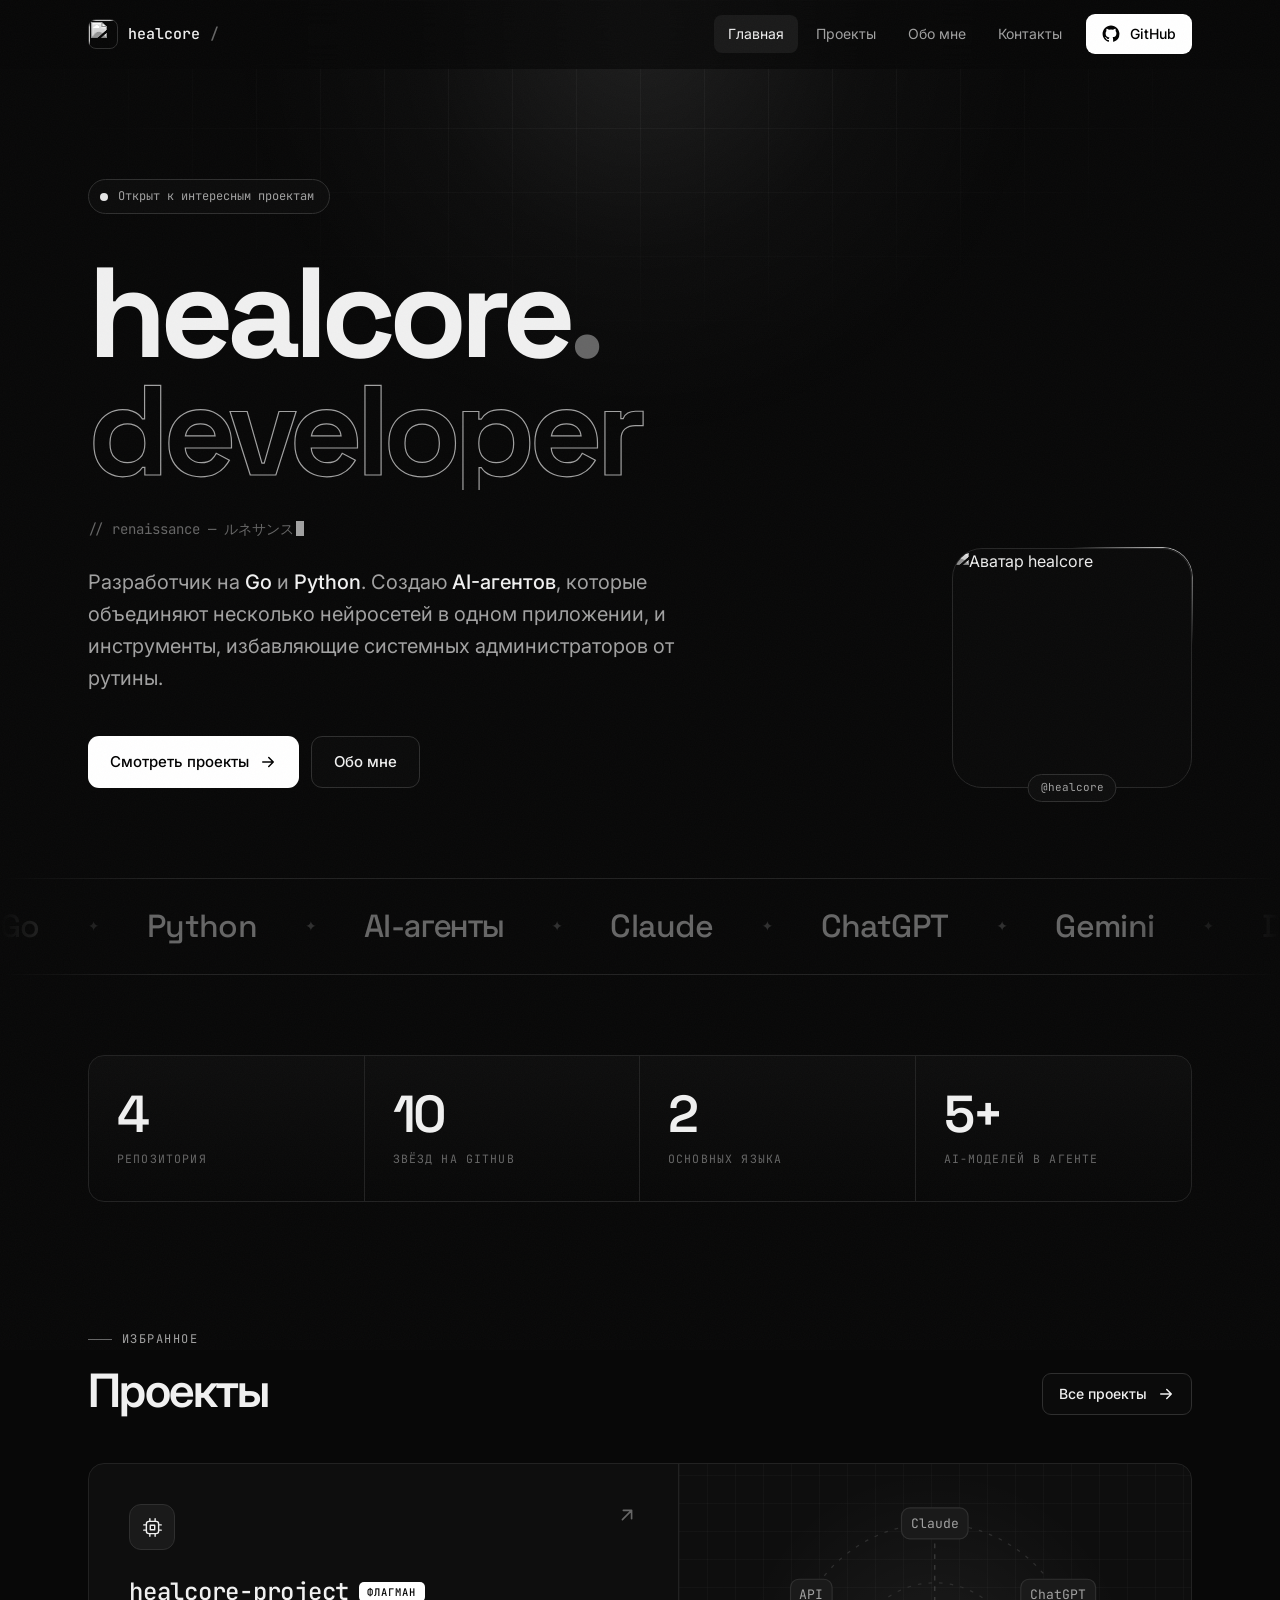
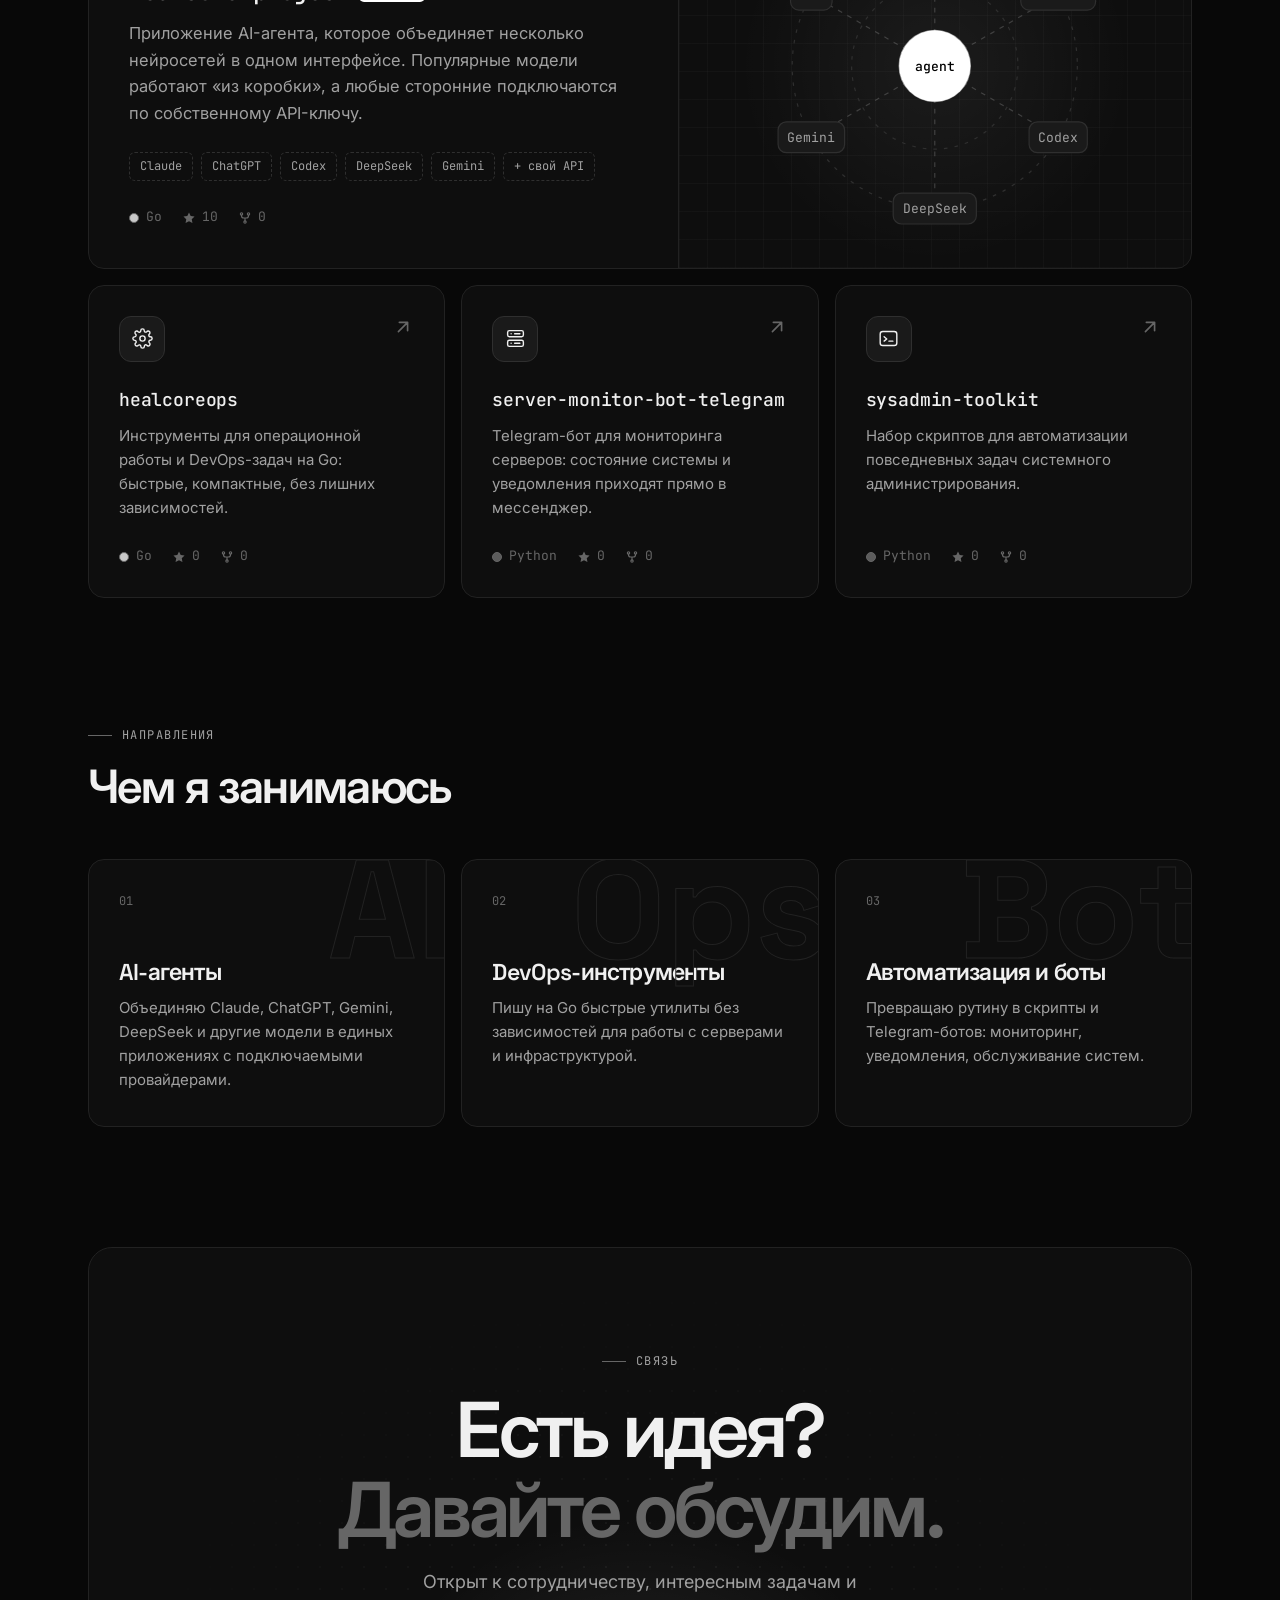
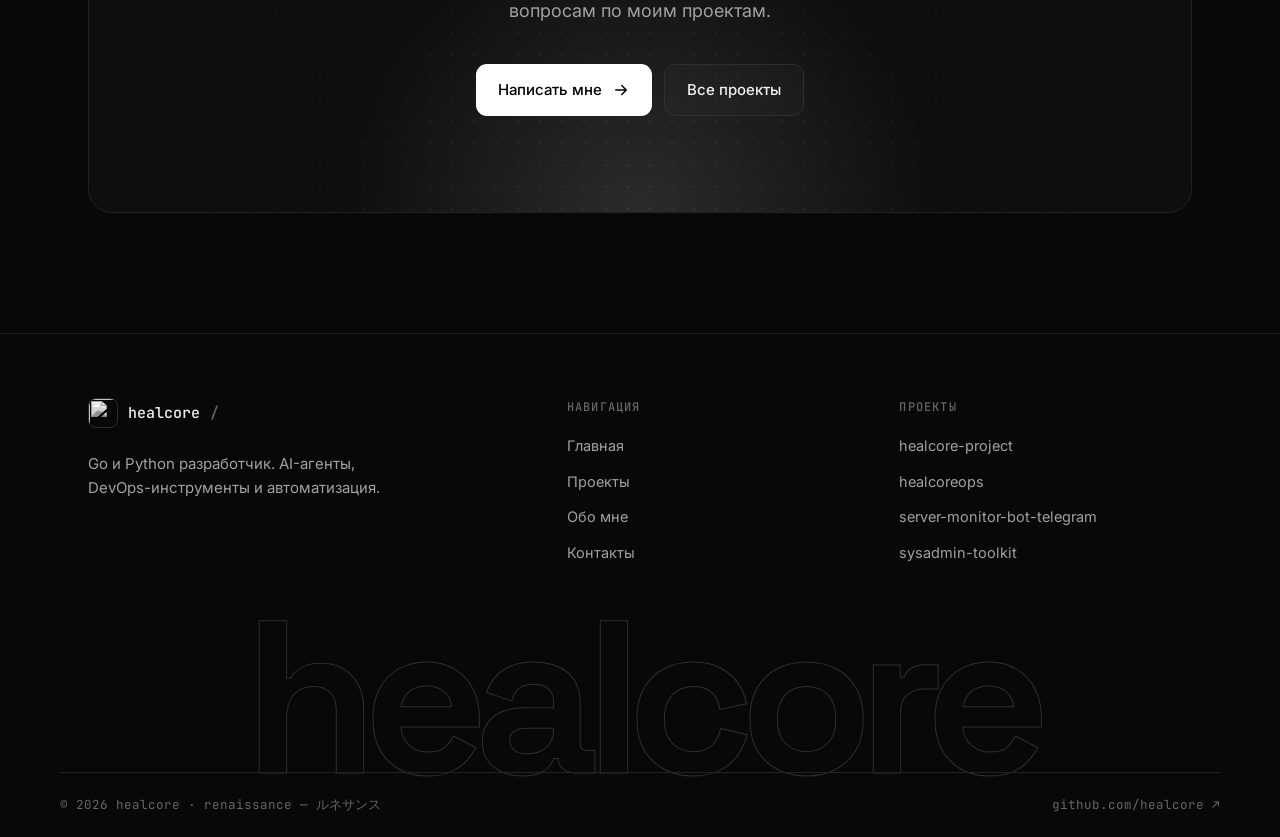
==== index.html @ b86ee0e5 "Портфолио: главная, проекты, обо мне, контакты, 404" ====
<!DOCTYPE html>
<html lang="ru" class="no-js">
<head>
<meta charset="UTF-8">
<meta name="viewport" content="width=device-width, initial-scale=1.0">
<title>healcore — Go и Python разработчик</title>
<meta name="description" content="Портфолио healcore: AI-агенты, DevOps-инструменты и автоматизация на Go и Python.">
<meta property="og:title" content="healcore — Go и Python разработчик">
<meta property="og:description" content="Портфолио healcore: AI-агенты, DevOps-инструменты и автоматизация на Go и Python.">
<meta property="og:image" content="https://avatars.githubusercontent.com/u/184274354?v=4">
<meta property="og:type" content="website">
<meta name="twitter:card" content="summary">
<meta name="theme-color" content="#080808">
<meta name="color-scheme" content="dark">
<link rel="icon" href="https://avatars.githubusercontent.com/u/184274354?v=4&s=64">
<link rel="apple-touch-icon" href="https://avatars.githubusercontent.com/u/184274354?v=4&s=180">
<link rel="preconnect" href="https://fonts.googleapis.com">
<link rel="preconnect" href="https://fonts.gstatic.com" crossorigin>
<link rel="preconnect" href="https://api.github.com">
<link href="https://fonts.googleapis.com/css2?family=Inter:wght@400;500;600&family=JetBrains+Mono:wght@400;500&family=Space+Grotesk:wght@500;600;700&display=swap" rel="stylesheet">
<link rel="stylesheet" href="assets/style.css">
</head>
<body>
<div class="progress" aria-hidden="true"></div>
<div class="grain" aria-hidden="true"></div>
<div class="glow" aria-hidden="true"></div>
<div class="gridbg" aria-hidden="true"></div>

<header class="nav">
  <div class="wrap nav-inner">
    <a href="index.html" class="logo" aria-label="healcore — на главную"><img class="logo-mark" src="https://avatars.githubusercontent.com/u/184274354?v=4&s=64" alt="" width="30" height="30">healcore<span>/</span></a>
    <button class="burger" aria-label="Меню" aria-expanded="false"><span></span></button>
    <div class="nav-menu">
      <ul class="nav-links"><li><a href="index.html" class="active" aria-current="page">Главная</a></li><li><a href="projects.html">Проекты</a></li><li><a href="about.html">Обо мне</a></li><li><a href="contact.html">Контакты</a></li></ul>
      <div class="nav-cta"><a class="btn btn-primary btn-sm" href="https://github.com/healcore" target="_blank" rel="noopener"><svg viewBox="0 0 24 24" fill="currentColor"><path d="M12 .5C5.73.5.75 5.48.75 11.75c0 4.97 3.22 9.18 7.69 10.67.56.1.77-.24.77-.54v-1.9c-3.13.68-3.79-1.51-3.79-1.51-.51-1.3-1.25-1.65-1.25-1.65-1.02-.7.08-.69.08-.69 1.13.08 1.72 1.16 1.72 1.16 1 1.72 2.64 1.22 3.28.93.1-.73.39-1.22.71-1.5-2.5-.28-5.13-1.25-5.13-5.57 0-1.23.44-2.24 1.16-3.03-.12-.28-.5-1.43.11-2.98 0 0 .95-.3 3.1 1.16a10.8 10.8 0 0 1 5.64 0c2.15-1.46 3.1-1.16 3.1-1.16.61 1.55.23 2.7.11 2.98.72.79 1.16 1.8 1.16 3.03 0 4.33-2.64 5.28-5.15 5.56.4.35.76 1.03.76 2.08v3.09c0 .3.2.65.78.54a11.26 11.26 0 0 0 7.68-10.67C23.25 5.48 18.27.5 12 .5z"/></svg>GitHub</a></div>
    </div>
  </div>
</header>

<main>

<section class="hero" style="padding-top:110px">
  <div class="wrap">
    <div class="status reveal"><span class="dot"></span>Открыт к интересным проектам</div>
    <div class="hero-grid">
      <div>
        <h1 class="h-xl"><span class="line"><span>healcore<span class="muted">.</span></span></span><span class="line"><span class="outline">developer</span></span></h1>
        <div class="typed" data-typed='[&quot;// renaissance — ルネサンス&quot;, &quot;go build ./... &amp;&amp; ./agent&quot;, &quot;python3 monitor.py --notify&quot;, &quot;делаю сложное простым&quot;]'><span class="txt">// renaissance — ルネサンス</span><span class="caret"></span></div>
        <p class="lead reveal">Разработчик на <b>Go</b> и <b>Python</b>. Создаю <b>AI-агентов</b>, которые объединяют несколько нейросетей в одном приложении, и инструменты, избавляющие системных администраторов от рутины.</p>
        <div class="actions reveal">
          <a class="btn btn-primary" href="projects.html">Смотреть проекты <svg class="arrow-r" viewBox="0 0 24 24" fill="none" stroke="currentColor" stroke-width="2" stroke-linecap="round" stroke-linejoin="round"><path d="M5 12h14M13 6l6 6-6 6"/></svg></a>
          <a class="btn btn-ghost" href="about.html">Обо мне</a>
        </div>
      </div>
      <div class="avatar-wrap reveal">
        <img class="avatar" src="https://avatars.githubusercontent.com/u/184274354?v=4" alt="Аватар healcore" width="240" height="240">
        <span class="avatar-tag">@healcore</span>
      </div>
    </div>
  </div>
</section>

<div class="marquee" aria-hidden="true"><div class="marquee-track"><span class="marquee-item">Go</span><span class="marquee-item">Python</span><span class="marquee-item">AI-агенты</span><span class="marquee-item">Claude</span><span class="marquee-item">ChatGPT</span><span class="marquee-item">Gemini</span><span class="marquee-item">DeepSeek</span><span class="marquee-item">Linux</span><span class="marquee-item">DevOps</span><span class="marquee-item">Telegram-боты</span><span class="marquee-item">Автоматизация</span><span class="marquee-item">CLI</span><span class="marquee-item">Go</span><span class="marquee-item">Python</span><span class="marquee-item">AI-агенты</span><span class="marquee-item">Claude</span><span class="marquee-item">ChatGPT</span><span class="marquee-item">Gemini</span><span class="marquee-item">DeepSeek</span><span class="marquee-item">Linux</span><span class="marquee-item">DevOps</span><span class="marquee-item">Telegram-боты</span><span class="marquee-item">Автоматизация</span><span class="marquee-item">CLI</span></div></div>

<section style="padding-top:80px">
  <div class="wrap">
    <div class="stats reveal">
      <div class="stat"><div class="stat-num" data-count="4" data-live="repos">4</div><div class="stat-label">Репозитория</div></div>
      <div class="stat"><div class="stat-num" data-count="10" data-live="stars">10</div><div class="stat-label">Звёзд на GitHub</div></div>
      <div class="stat"><div class="stat-num" data-count="2">2</div><div class="stat-label">Основных языка</div></div>
      <div class="stat"><div class="stat-num" data-count="5" data-suffix="+">5+</div><div class="stat-label">AI-моделей в агенте</div></div>
    </div>
  </div>
</section>

<section>
  <div class="wrap">
    <div class="section-head">
      <div class="reveal"><span class="eyebrow">Избранное</span><h2 class="h-md">Проекты</h2></div>
      <a class="btn btn-ghost btn-sm reveal" href="projects.html">Все проекты <svg class="arrow-r" viewBox="0 0 24 24" fill="none" stroke="currentColor" stroke-width="2" stroke-linecap="round" stroke-linejoin="round"><path d="M5 12h14M13 6l6 6-6 6"/></svg></a>
    </div>
    <div class="projects projects-home" data-live>
      <a class="card featured reveal" href="projects/healcore-project.html" data-repo="healcore-project" data-lang="go" data-tags="ai"><div class="card-body"><div class="card-top"><div class="card-icon"><svg viewBox="0 0 24 24" fill="none" stroke-width="1.6" stroke-linecap="round" stroke-linejoin="round"><rect x="5" y="5" width="14" height="14" rx="3"/><path d="M9.5 9.5h5v5h-5zM9 2v3M15 2v3M9 19v3M15 19v3M19 9h3M19 15h3M2 9h3M2 15h3"/></svg></div><span class="card-arrow"><svg viewBox="0 0 24 24" fill="none" stroke="currentColor" stroke-width="1.8" stroke-linecap="round" stroke-linejoin="round"><path d="M7 17 17 7M8 7h9v9"/></svg></span></div><h3>healcore-project<span class="badge">Флагман</span></h3><p>Приложение AI-агента, которое объединяет несколько нейросетей в одном интерфейсе. Популярные модели работают «из коробки», а любые сторонние подключаются по собственному API-ключу.</p><div class="chips"><span class="chip">Claude</span><span class="chip">ChatGPT</span><span class="chip">Codex</span><span class="chip">DeepSeek</span><span class="chip">Gemini</span><span class="chip">+ свой API</span></div><div class="meta"><span class="lang"><span class="lang-dot go"></span>Go</span><span class="meta-item"><svg viewBox="0 0 24 24" fill="currentColor"><path d="M12 2.5l2.9 6 6.6.9-4.8 4.6 1.2 6.5L12 17.4l-5.9 3.1 1.2-6.5L2.5 9.4l6.6-.9z"/></svg><span data-f="stars">10</span></span><span class="meta-item"><svg viewBox="0 0 24 24" fill="none" stroke="currentColor" stroke-width="2" stroke-linecap="round"><circle cx="6" cy="5" r="2"/><circle cx="18" cy="5" r="2"/><circle cx="12" cy="19" r="2"/><path d="M6 7v1a4 4 0 0 0 4 4h4a4 4 0 0 0 4-4V7M12 12v5"/></svg><span data-f="forks">0</span></span></div></div><div class="viz" aria-hidden="true">
<svg viewBox="0 0 400 340" preserveAspectRatio="xMidYMid meet">
  <circle class="orbit" cx="200" cy="170" r="120"/>
  <circle class="orbit" cx="200" cy="170" r="70"/>
  <g class="spin">
    <line class="link" x1="200" y1="170" x2="200.0" y2="50.0"/><line class="link" x1="200" y1="170" x2="303.9" y2="110.0"/><line class="link" x1="200" y1="170" x2="303.9" y2="230.0"/><line class="link" x1="200" y1="170" x2="200.0" y2="290.0"/><line class="link" x1="200" y1="170" x2="96.1" y2="230.0"/><line class="link" x1="200" y1="170" x2="96.1" y2="110.0"/>
    <g class="node"><g class="counter"><rect x="172.0" y="37.0" width="56" height="26" rx="7"/><text x="200.0" y="54.0" text-anchor="middle">Claude</text></g></g><g class="node"><g class="counter"><rect x="272.4" y="97.0" width="63" height="26" rx="7"/><text x="303.9" y="114.0" text-anchor="middle">ChatGPT</text></g></g><g class="node"><g class="counter"><rect x="279.4" y="217.0" width="49" height="26" rx="7"/><text x="303.9" y="234.0" text-anchor="middle">Codex</text></g></g><g class="node"><g class="counter"><rect x="165.0" y="277.0" width="70" height="26" rx="7"/><text x="200.0" y="294.0" text-anchor="middle">DeepSeek</text></g></g><g class="node"><g class="counter"><rect x="68.1" y="217.0" width="56" height="26" rx="7"/><text x="96.1" y="234.0" text-anchor="middle">Gemini</text></g></g><g class="node"><g class="counter"><rect x="78.6" y="97.0" width="35" height="26" rx="7"/><text x="96.1" y="114.0" text-anchor="middle">API</text></g></g>
  </g>
  <g class="core"><circle class="pulse" cx="200" cy="170" r="30"/><circle cx="200" cy="170" r="30"/>
  <text x="200" y="174" text-anchor="middle">agent</text></g>
</svg></div></a><a class="card reveal" href="projects/healcoreops.html" data-repo="healcoreops" data-lang="go" data-tags="devops"><div class="card-top"><div class="card-icon"><svg viewBox="0 0 24 24" fill="none" stroke-width="1.6" stroke-linecap="round" stroke-linejoin="round"><path d="M12 15a3 3 0 1 0 0-6 3 3 0 0 0 0 6Z"/><path d="M19.4 15a1.7 1.7 0 0 0 .3 1.8l.1.1a2 2 0 1 1-2.8 2.8l-.1-.1a1.7 1.7 0 0 0-1.8-.3 1.7 1.7 0 0 0-1 1.5V21a2 2 0 1 1-4 0v-.1a1.7 1.7 0 0 0-1.1-1.5 1.7 1.7 0 0 0-1.8.3l-.1.1a2 2 0 1 1-2.8-2.8l.1-.1a1.7 1.7 0 0 0 .3-1.8 1.7 1.7 0 0 0-1.5-1H3a2 2 0 1 1 0-4h.1a1.7 1.7 0 0 0 1.5-1.1 1.7 1.7 0 0 0-.3-1.8l-.1-.1a2 2 0 1 1 2.8-2.8l.1.1a1.7 1.7 0 0 0 1.8.3H9a1.7 1.7 0 0 0 1-1.5V3a2 2 0 1 1 4 0v.1a1.7 1.7 0 0 0 1 1.5 1.7 1.7 0 0 0 1.8-.3l.1-.1a2 2 0 1 1 2.8 2.8l-.1.1a1.7 1.7 0 0 0-.3 1.8V9a1.7 1.7 0 0 0 1.5 1H21a2 2 0 1 1 0 4h-.1a1.7 1.7 0 0 0-1.5 1Z"/></svg></div><span class="card-arrow"><svg viewBox="0 0 24 24" fill="none" stroke="currentColor" stroke-width="1.8" stroke-linecap="round" stroke-linejoin="round"><path d="M7 17 17 7M8 7h9v9"/></svg></span></div><h3>healcoreops</h3><p>Инструменты для операционной работы и DevOps-задач на Go: быстрые, компактные, без лишних зависимостей.</p><div class="meta"><span class="lang"><span class="lang-dot go"></span>Go</span><span class="meta-item"><svg viewBox="0 0 24 24" fill="currentColor"><path d="M12 2.5l2.9 6 6.6.9-4.8 4.6 1.2 6.5L12 17.4l-5.9 3.1 1.2-6.5L2.5 9.4l6.6-.9z"/></svg><span data-f="stars">0</span></span><span class="meta-item"><svg viewBox="0 0 24 24" fill="none" stroke="currentColor" stroke-width="2" stroke-linecap="round"><circle cx="6" cy="5" r="2"/><circle cx="18" cy="5" r="2"/><circle cx="12" cy="19" r="2"/><path d="M6 7v1a4 4 0 0 0 4 4h4a4 4 0 0 0 4-4V7M12 12v5"/></svg><span data-f="forks">0</span></span></div></a><a class="card reveal" href="projects/server-monitor-bot-telegram.html" data-repo="server-monitor-bot-telegram" data-lang="python" data-tags="devops bots"><div class="card-top"><div class="card-icon"><svg viewBox="0 0 24 24" fill="none" stroke-width="1.6" stroke-linecap="round" stroke-linejoin="round"><rect x="3" y="3" width="18" height="7" rx="2"/><rect x="3" y="14" width="18" height="7" rx="2"/><path d="M7 6.5h.01M7 17.5h.01M11 6.5h6M11 17.5h6"/></svg></div><span class="card-arrow"><svg viewBox="0 0 24 24" fill="none" stroke="currentColor" stroke-width="1.8" stroke-linecap="round" stroke-linejoin="round"><path d="M7 17 17 7M8 7h9v9"/></svg></span></div><h3>server-monitor-bot-telegram</h3><p>Telegram-бот для мониторинга серверов: состояние системы и уведомления приходят прямо в мессенджер.</p><div class="meta"><span class="lang"><span class="lang-dot python"></span>Python</span><span class="meta-item"><svg viewBox="0 0 24 24" fill="currentColor"><path d="M12 2.5l2.9 6 6.6.9-4.8 4.6 1.2 6.5L12 17.4l-5.9 3.1 1.2-6.5L2.5 9.4l6.6-.9z"/></svg><span data-f="stars">0</span></span><span class="meta-item"><svg viewBox="0 0 24 24" fill="none" stroke="currentColor" stroke-width="2" stroke-linecap="round"><circle cx="6" cy="5" r="2"/><circle cx="18" cy="5" r="2"/><circle cx="12" cy="19" r="2"/><path d="M6 7v1a4 4 0 0 0 4 4h4a4 4 0 0 0 4-4V7M12 12v5"/></svg><span data-f="forks">0</span></span></div></a><a class="card reveal" href="projects/sysadmin-toolkit.html" data-repo="sysadmin-toolkit" data-lang="python" data-tags="devops"><div class="card-top"><div class="card-icon"><svg viewBox="0 0 24 24" fill="none" stroke-width="1.6" stroke-linecap="round" stroke-linejoin="round"><rect x="2.5" y="4" width="19" height="16" rx="3"/><path d="m7 10 3 2.5L7 15M12.5 15H17"/></svg></div><span class="card-arrow"><svg viewBox="0 0 24 24" fill="none" stroke="currentColor" stroke-width="1.8" stroke-linecap="round" stroke-linejoin="round"><path d="M7 17 17 7M8 7h9v9"/></svg></span></div><h3>sysadmin-toolkit</h3><p>Набор скриптов для автоматизации повседневных задач системного администрирования.</p><div class="meta"><span class="lang"><span class="lang-dot python"></span>Python</span><span class="meta-item"><svg viewBox="0 0 24 24" fill="currentColor"><path d="M12 2.5l2.9 6 6.6.9-4.8 4.6 1.2 6.5L12 17.4l-5.9 3.1 1.2-6.5L2.5 9.4l6.6-.9z"/></svg><span data-f="stars">0</span></span><span class="meta-item"><svg viewBox="0 0 24 24" fill="none" stroke="currentColor" stroke-width="2" stroke-linecap="round"><circle cx="6" cy="5" r="2"/><circle cx="18" cy="5" r="2"/><circle cx="12" cy="19" r="2"/><path d="M6 7v1a4 4 0 0 0 4 4h4a4 4 0 0 0 4-4V7M12 12v5"/></svg><span data-f="forks">0</span></span></div></a>
    </div>
  </div>
</section>

<section>
  <div class="wrap">
    <div class="section-head"><div class="reveal"><span class="eyebrow">Направления</span><h2 class="h-md">Чем я занимаюсь</h2></div></div>
    <div class="services">
      <div class="service reveal"><span class="big">AI</span><span class="service-num">01</span><h3>AI-агенты</h3><p>Объединяю Claude, ChatGPT, Gemini, DeepSeek и другие модели в единых приложениях с подключаемыми провайдерами.</p></div>
      <div class="service reveal"><span class="big">Ops</span><span class="service-num">02</span><h3>DevOps-инструменты</h3><p>Пишу на Go быстрые утилиты без зависимостей для работы с серверами и инфраструктурой.</p></div>
      <div class="service reveal"><span class="big">Bot</span><span class="service-num">03</span><h3>Автоматизация и боты</h3><p>Превращаю рутину в скрипты и Telegram-ботов: мониторинг, уведомления, обслуживание систем.</p></div>
    </div>
  </div>
</section>

<div class="wrap"><div class="cta reveal">
  <span class="eyebrow">Связь</span>
  <h2 class="h-lg" style="margin-top:20px">Есть идея?<br><span class="muted">Давайте обсудим.</span></h2>
  <p>Открыт к сотрудничеству, интересным задачам и вопросам по моим проектам.</p>
  <div class="actions">
    <a class="btn btn-primary" href="contact.html">Написать мне <svg class="arrow-r" viewBox="0 0 24 24" fill="none" stroke="currentColor" stroke-width="2" stroke-linecap="round" stroke-linejoin="round"><path d="M5 12h14M13 6l6 6-6 6"/></svg></a>
    <a class="btn btn-ghost" href="projects.html">Все проекты</a>
  </div>
</div></div>

</main>

<footer class="footer">
  <div class="wrap">
    <div class="footer-top">
      <div>
        <a href="index.html" class="logo"><img class="logo-mark" src="https://avatars.githubusercontent.com/u/184274354?v=4&s=64" alt="" width="30" height="30">healcore<span>/</span></a>
        <p>Go и Python разработчик. AI-агенты, DevOps-инструменты и автоматизация.</p>
      </div>
      <div>
        <h5>Навигация</h5>
        <ul><li><a href="index.html">Главная</a></li><li><a href="projects.html">Проекты</a></li><li><a href="about.html">Обо мне</a></li><li><a href="contact.html">Контакты</a></li></ul>
      </div>
      <div>
        <h5>Проекты</h5>
        <ul><li><a href="projects/healcore-project.html">healcore-project</a></li><li><a href="projects/healcoreops.html">healcoreops</a></li><li><a href="projects/server-monitor-bot-telegram.html">server-monitor-bot-telegram</a></li><li><a href="projects/sysadmin-toolkit.html">sysadmin-toolkit</a></li></ul>
      </div>
    </div>
    <div class="footer-big" aria-hidden="true">healcore</div>
  </div>
  <div class="wrap footer-bottom">
    <span>© <span data-year>2026</span> healcore · renaissance — ルネサンス</span>
    <a href="https://github.com/healcore" target="_blank" rel="noopener">github.com/healcore ↗</a>
  </div>
</footer>

<button class="to-top" aria-label="Наверх"><svg viewBox="0 0 24 24" fill="none" stroke="currentColor" stroke-width="2" stroke-linecap="round" stroke-linejoin="round"><path d="M12 19V5M6 11l6-6 6 6"/></svg></button>
<script src="assets/main.js" defer></script>
</body>
</html>
---- assets/style.css ----
/* =========================================================
   healcore — портфолио
   Монохромная тема: чёрный, графит, серый, белый
   ========================================================= */

@view-transition { navigation: auto; }

:root {
  --bg: #080808;
  --bg-2: #0e0e0e;
  --surface: #131313;
  --surface-2: #1a1a1a;
  --line: #222222;
  --line-2: #2f2f2f;
  --text: #f0f0f0;
  --text-2: #a1a1a1;
  --text-3: #666666;
  --accent: #ffffff;
  --mono: "JetBrains Mono", ui-monospace, SFMono-Regular, Menlo, monospace;
  --sans: "Inter", system-ui, -apple-system, "Segoe UI", Roboto, sans-serif;
  --display: "Space Grotesk", "Inter", system-ui, sans-serif;
  --radius: 16px;
  --max: 1160px;
  --ease: cubic-bezier(.22, 1, .36, 1);
}

*, *::before, *::after { box-sizing: border-box; margin: 0; padding: 0; }
html { scroll-behavior: smooth; }
body {
  background: var(--bg);
  color: var(--text);
  font-family: var(--sans);
  font-size: 16px;
  line-height: 1.6;
  -webkit-font-smoothing: antialiased;
  overflow-x: hidden;
  min-height: 100vh;
  display: flex;
  flex-direction: column;
}
main { flex: 1; }
a { color: inherit; text-decoration: none; }
img { max-width: 100%; display: block; }
::selection { background: #fff; color: #000; }
:focus-visible { outline: 2px solid #fff; outline-offset: 3px; border-radius: 6px; }

/* ---------- атмосфера: зерно, свечение, сетка ---------- */
.grain {
  position: fixed; inset: -50%; z-index: 100; pointer-events: none;
  width: 200%; height: 200%;
  background-image: url("data:image/svg+xml,%3Csvg xmlns='http://www.w3.org/2000/svg' width='200' height='200'%3E%3Cfilter id='n'%3E%3CfeTurbulence type='fractalNoise' baseFrequency='.85' numOctaves='3' stitchTiles='stitch'/%3E%3C/filter%3E%3Crect width='100%25' height='100%25' filter='url(%23n)' opacity='.55'/%3E%3C/svg%3E");
  opacity: .05;
  animation: grain 8s steps(10) infinite;
}
@keyframes grain {
  0%, 100% { transform: translate(0, 0); }
  20% { transform: translate(-3%, 2%); }
  40% { transform: translate(2%, -3%); }
  60% { transform: translate(-2%, -1%); }
  80% { transform: translate(3%, 3%); }
}
.glow {
  position: fixed; z-index: 0; pointer-events: none;
  width: 900px; height: 900px; border-radius: 50%;
  top: -420px; left: 50%; transform: translateX(-50%);
  background: radial-gradient(circle, rgba(255,255,255,.09) 0%, rgba(255,255,255,.025) 35%, transparent 65%);
  animation: breathe 9s ease-in-out infinite;
}
@keyframes breathe {
  0%, 100% { opacity: .8; transform: translateX(-50%) scale(1); }
  50% { opacity: 1; transform: translateX(-50%) scale(1.08); }
}
.gridbg {
  position: fixed; inset: 0; z-index: 0; pointer-events: none;
  background-image:
    linear-gradient(to right, rgba(255,255,255,.035) 1px, transparent 1px),
    linear-gradient(to bottom, rgba(255,255,255,.035) 1px, transparent 1px);
  background-size: 64px 64px;
  mask-image: radial-gradient(ellipse 70% 55% at 50% 0%, #000 25%, transparent 75%);
  -webkit-mask-image: radial-gradient(ellipse 70% 55% at 50% 0%, #000 25%, transparent 75%);
}

.wrap { max-width: var(--max); margin: 0 auto; padding: 0 28px; position: relative; z-index: 1; }

/* ---------- навигация ---------- */
.nav {
  position: sticky; top: 0; z-index: 50;
  background: rgba(8,8,8,.7);
  backdrop-filter: blur(16px) saturate(140%);
  -webkit-backdrop-filter: blur(16px) saturate(140%);
  border-bottom: 1px solid transparent;
  transition: border-color .3s;
  view-transition-name: nav;
}
.nav.scrolled { border-bottom-color: var(--line); }
.nav-inner { display: flex; align-items: center; justify-content: space-between; height: 68px; }
.logo { display: inline-flex; align-items: center; gap: 10px; font-family: var(--mono); font-weight: 500; font-size: 15px; }
.logo-mark {
  width: 30px; height: 30px; border-radius: 8px; overflow: hidden;
  border: 1px solid var(--line-2); filter: grayscale(1);
}
.logo span { color: var(--text-3); }
.nav-links { display: flex; gap: 4px; list-style: none; }
.nav-links a {
  display: block; color: var(--text-2); font-size: 14px;
  padding: 8px 14px; border-radius: 8px;
  transition: color .2s, background .2s;
}
.nav-links a:hover { color: var(--text); background: var(--surface); }
.nav-links a.active { color: var(--text); background: var(--surface-2); }
.nav-cta { margin-left: 10px; }
.burger {
  display: none; width: 42px; height: 42px; border-radius: 10px;
  border: 1px solid var(--line-2); background: transparent; color: var(--text); cursor: pointer;
  align-items: center; justify-content: center;
}
.burger span, .burger span::before, .burger span::after {
  display: block; width: 18px; height: 1.5px; background: currentColor; position: relative;
  transition: transform .3s var(--ease), background .3s;
}
.burger span::before, .burger span::after { content: ""; position: absolute; left: 0; }
.burger span::before { top: -6px; }
.burger span::after { top: 6px; }
.nav.open .burger span { background: transparent; }
.nav.open .burger span::before { transform: translateY(6px) rotate(45deg); }
.nav.open .burger span::after { transform: translateY(-6px) rotate(-45deg); }

/* ---------- кнопки ---------- */
.btn {
  display: inline-flex; align-items: center; justify-content: center; gap: 10px;
  font-size: 15px; font-weight: 500; font-family: var(--sans);
  padding: 13px 22px; border-radius: 11px; cursor: pointer; border: none;
  transition: transform .25s var(--ease), background .2s, border-color .2s, color .2s, box-shadow .3s;
  white-space: nowrap;
}
.btn svg { width: 18px; height: 18px; flex-shrink: 0; }
.btn-primary { background: var(--accent); color: #000; box-shadow: 0 0 0 0 rgba(255,255,255,0); }
.btn-primary:hover { transform: translateY(-2px); box-shadow: 0 10px 40px -10px rgba(255,255,255,.35); }
.btn-ghost { border: 1px solid var(--line-2); color: var(--text); background: rgba(255,255,255,.015); }
.btn-ghost:hover { border-color: var(--text-3); background: var(--surface); transform: translateY(-2px); }
.btn-sm { padding: 9px 16px; font-size: 14px; border-radius: 9px; }
.btn .arrow-r { transition: transform .25s var(--ease); }
.btn:hover .arrow-r { transform: translateX(3px); }
.actions { display: flex; flex-wrap: wrap; gap: 12px; }

/* ---------- типографика ---------- */
.eyebrow {
  display: inline-flex; align-items: center; gap: 10px;
  font-family: var(--mono); font-size: 12px; color: var(--text-2);
  text-transform: uppercase; letter-spacing: .12em;
}
.eyebrow::before { content: ""; width: 24px; height: 1px; background: var(--text-3); }
h1, h2, h3 { font-family: var(--display); letter-spacing: -.035em; line-height: 1.05; font-weight: 600; }
.h-xl { font-size: clamp(52px, 10vw, 128px); letter-spacing: -.055em; line-height: .92; font-weight: 700; }
.h-lg { font-size: clamp(40px, 6.5vw, 76px); letter-spacing: -.045em; }
.h-md { font-size: clamp(30px, 4.2vw, 46px); }
.muted { color: var(--text-3); }
.outline { color: transparent; -webkit-text-stroke: 1.2px var(--text-2); }
.lead { font-size: clamp(17px, 2vw, 20px); color: var(--text-2); max-width: 620px; }
.lead b, .prose b { color: var(--text); font-weight: 500; }

/* ---------- hero ---------- */
.hero { padding: 110px 0 90px; position: relative; }
.status {
  display: inline-flex; align-items: center; gap: 10px;
  font-family: var(--mono); font-size: 12px; color: var(--text-2);
  border: 1px solid var(--line-2); border-radius: 999px;
  padding: 7px 15px 7px 11px; margin-bottom: 40px;
  background: rgba(14,14,14,.8);
}
.dot { width: 8px; height: 8px; border-radius: 50%; background: #e5e5e5; position: relative; flex-shrink: 0; }
.dot::after {
  content: ""; position: absolute; inset: -4px; border-radius: 50%;
  border: 1px solid #e5e5e5; opacity: 0; animation: ping 2.4s ease-out infinite;
}
@keyframes ping { 0% { transform: scale(.6); opacity: .8; } 100% { transform: scale(1.9); opacity: 0; } }

.hero-grid { display: grid; grid-template-columns: 1fr auto; gap: 56px; align-items: end; }
.hero h1 { margin-bottom: 28px; }
.hero h1 .line { display: block; overflow: hidden; }
.hero h1 .line > span { display: inline-block; transform: translateY(105%); animation: rise 1s var(--ease) forwards; }
.hero h1 .line:nth-child(2) > span { animation-delay: .1s; }
@keyframes rise { to { transform: none; } }
.typed { font-family: var(--mono); color: var(--text-3); font-size: 14px; margin-bottom: 26px; min-height: 22px; }
.typed .caret { display: inline-block; width: 8px; height: 15px; background: var(--text-2); vertical-align: -2px; margin-left: 2px; animation: blink 1s steps(1) infinite; }
@keyframes blink { 50% { opacity: 0; } }
.hero .lead { margin-bottom: 42px; }

.avatar-wrap { position: relative; width: 240px; }
.avatar-wrap::before {
  content: ""; position: absolute; inset: -1px; border-radius: 30px; padding: 1px;
  background: conic-gradient(from var(--ang, 0deg), transparent 0%, rgba(255,255,255,.7) 10%, transparent 22%);
  -webkit-mask: linear-gradient(#000 0 0) content-box, linear-gradient(#000 0 0);
  -webkit-mask-composite: xor; mask-composite: exclude;
  animation: spin 6s linear infinite;
}
@property --ang { syntax: "<angle>"; initial-value: 0deg; inherits: false; }
@keyframes spin { to { --ang: 360deg; } }
.avatar {
  width: 240px; height: 240px; border-radius: 30px; object-fit: cover;
  border: 1px solid var(--line-2); background: var(--surface);
  filter: grayscale(1) contrast(1.08) brightness(.95);
  transition: filter .6s;
}
.avatar-wrap:hover .avatar { filter: grayscale(0); }
.avatar-tag {
  position: absolute; bottom: -14px; left: 50%; transform: translateX(-50%);
  font-family: var(--mono); font-size: 11px; color: var(--text-2); white-space: nowrap;
  background: var(--bg-2); border: 1px solid var(--line-2); border-radius: 999px; padding: 4px 12px;
}

/* ---------- бегущая строка ---------- */
.marquee {
  border-top: 1px solid var(--line); border-bottom: 1px solid var(--line);
  padding: 22px 0; overflow: hidden; position: relative; z-index: 1;
  mask-image: linear-gradient(90deg, transparent, #000 12%, #000 88%, transparent);
  -webkit-mask-image: linear-gradient(90deg, transparent, #000 12%, #000 88%, transparent);
}
.marquee-track { display: flex; gap: 48px; width: max-content; animation: marquee 38s linear infinite; }
.marquee:hover .marquee-track { animation-play-state: paused; }
.marquee-item {
  display: inline-flex; align-items: center; gap: 48px;
  font-family: var(--display); font-size: clamp(22px, 3vw, 32px); font-weight: 500;
  color: var(--text-3); letter-spacing: -.02em; white-space: nowrap;
  transition: color .2s;
}
.marquee-item:hover { color: var(--text); }
.marquee-item::after { content: "✦"; font-size: 14px; color: var(--line-2); }
@keyframes marquee { to { transform: translateX(-50%); } }

/* ---------- статистика ---------- */
.stats {
  display: grid; grid-template-columns: repeat(4, 1fr);
  border: 1px solid var(--line); border-radius: var(--radius);
  background: linear-gradient(180deg, var(--bg-2), var(--bg));
  overflow: hidden;
}
.stat { padding: 32px 28px; border-right: 1px solid var(--line); position: relative; }
.stat:last-child { border-right: none; }
.stat-num { font-family: var(--display); font-size: clamp(36px, 4.5vw, 52px); font-weight: 600; letter-spacing: -.04em; line-height: 1; margin-bottom: 10px; }
.stat-label { font-family: var(--mono); font-size: 11.5px; color: var(--text-3); text-transform: uppercase; letter-spacing: .1em; }

/* ---------- секции ---------- */
section, .section { padding: 120px 0 0; }
.section-head { display: flex; justify-content: space-between; align-items: flex-end; gap: 24px; margin-bottom: 48px; flex-wrap: wrap; }
.section-head .eyebrow { margin-bottom: 18px; }
.page-head { padding: 96px 0 0; }
.page-head .eyebrow { margin-bottom: 22px; }
.page-head .lead { margin-top: 24px; }
.crumbs { font-family: var(--mono); font-size: 13px; color: var(--text-3); margin-bottom: 28px; display: flex; gap: 8px; flex-wrap: wrap; }
.crumbs a { color: var(--text-2); transition: color .2s; }
.crumbs a:hover { color: var(--text); }

/* ---------- карточки проектов ---------- */
.projects { display: grid; grid-template-columns: repeat(2, 1fr); gap: 16px; }
.card {
  position: relative; display: flex; flex-direction: column;
  background: var(--bg-2); border: 1px solid var(--line); border-radius: var(--radius);
  padding: 30px; overflow: hidden; isolation: isolate;
  transition: border-color .3s, transform .4s var(--ease), background .3s;
}
.card::before {
  content: ""; position: absolute; inset: 0; z-index: -1;
  background: radial-gradient(520px circle at var(--mx, 50%) var(--my, 50%), rgba(255,255,255,.07), transparent 42%);
  opacity: 0; transition: opacity .3s;
}
.card::after {
  content: ""; position: absolute; inset: 0; border-radius: inherit; padding: 1px; z-index: -1;
  background: radial-gradient(320px circle at var(--mx, 50%) var(--my, 50%), rgba(255,255,255,.35), transparent 45%);
  -webkit-mask: linear-gradient(#000 0 0) content-box, linear-gradient(#000 0 0);
  -webkit-mask-composite: xor; mask-composite: exclude;
  opacity: 0; transition: opacity .3s;
}
.card:hover { border-color: var(--line-2); transform: translateY(-4px); background: var(--surface); }
.card:hover::before, .card:hover::after { opacity: 1; }
.card.featured { grid-column: span 2; padding: 0; display: grid; grid-template-columns: 1.15fr 1fr; }
.card.featured .card-body { padding: 40px; display: flex; flex-direction: column; }
.card-top { display: flex; justify-content: space-between; align-items: flex-start; margin-bottom: 26px; }
.card-icon {
  width: 46px; height: 46px; border-radius: 12px;
  border: 1px solid var(--line-2); background: var(--surface-2);
  display: grid; place-items: center;
}
.card-icon svg { width: 21px; height: 21px; stroke: var(--text); }
.card-arrow { color: var(--text-3); transition: transform .3s var(--ease), color .3s; }
.card-arrow svg { width: 22px; height: 22px; }
.card:hover .card-arrow { color: var(--text); transform: translate(3px, -3px); }
.badge {
  display: inline-block; font-family: var(--mono); font-size: 10.5px; text-transform: uppercase; letter-spacing: .1em;
  color: #000; background: var(--accent); padding: 3px 8px; border-radius: 5px; margin-left: 10px; vertical-align: 4px;
}
.card h3 { font-family: var(--mono); font-size: 18px; font-weight: 500; letter-spacing: -.01em; margin-bottom: 12px; line-height: 1.35; word-break: break-word; }
.card.featured h3 { font-size: 24px; }
.card p { color: var(--text-2); font-size: 15px; margin-bottom: 26px; flex: 1; }
.card.featured p { font-size: 16.5px; }
.chips { display: flex; flex-wrap: wrap; gap: 8px; margin-bottom: 26px; }
.chip { font-family: var(--mono); font-size: 12px; color: var(--text-2); border: 1px dashed var(--line-2); padding: 4px 10px; border-radius: 6px; }
.meta { display: flex; align-items: center; flex-wrap: wrap; gap: 20px; font-family: var(--mono); font-size: 13px; color: var(--text-3); }
.lang { display: inline-flex; align-items: center; gap: 7px; }
.lang-dot { width: 10px; height: 10px; border-radius: 50%; border: 1px solid var(--text-3); }
.lang-dot.go { background: #c8c8c8; }
.lang-dot.python { background: #5c5c5c; }
.meta-item { display: inline-flex; align-items: center; gap: 6px; }
.meta-item svg { width: 14px; height: 14px; }

/* визуализация во флагманской карточке */
.viz {
  border-left: 1px solid var(--line); position: relative; min-height: 340px;
  background:
    radial-gradient(circle at 50% 50%, rgba(255,255,255,.06), transparent 60%),
    repeating-linear-gradient(0deg, rgba(255,255,255,.025) 0 1px, transparent 1px 28px),
    repeating-linear-gradient(90deg, rgba(255,255,255,.025) 0 1px, transparent 1px 28px);
  overflow: hidden;
}
.viz svg { position: absolute; inset: 0; width: 100%; height: 100%; }
.viz .orbit { fill: none; stroke: var(--line-2); stroke-dasharray: 3 6; }
.viz .link { stroke: rgba(255,255,255,.18); stroke-width: 1; stroke-dasharray: 4 5; animation: flow 1.6s linear infinite; }
@keyframes flow { to { stroke-dashoffset: -18; } }
.viz .node rect { fill: var(--surface-2); stroke: var(--line-2); }
.viz .node text { fill: var(--text-2); font-family: var(--mono); font-size: 11px; }
.viz .core circle { fill: #fff; }
.viz .core .pulse { fill: none; stroke: #fff; opacity: .5; transform-origin: center; transform-box: fill-box; animation: corepulse 2.6s ease-out infinite; }
.viz .core text { fill: #000; font-family: var(--mono); font-size: 11px; font-weight: 500; }
@keyframes corepulse { 0% { transform: scale(1); opacity: .5; } 100% { transform: scale(2.2); opacity: 0; } }
.viz .spin { transform-origin: 50% 50%; transform-box: view-box; animation: rot 40s linear infinite; }
@keyframes rot { to { transform: rotate(360deg); } }
.viz .counter { animation: rot 40s linear infinite reverse; transform-box: fill-box; transform-origin: center; }

/* ---------- фильтр ---------- */
.filters { display: flex; flex-wrap: wrap; gap: 8px; margin-bottom: 32px; }
.filter {
  font-family: var(--mono); font-size: 13px; color: var(--text-2); cursor: pointer;
  background: transparent; border: 1px solid var(--line-2); border-radius: 999px; padding: 8px 16px;
  transition: all .2s;
}
.filter:hover { color: var(--text); border-color: var(--text-3); }
.filter.active { background: var(--accent); color: #000; border-color: var(--accent); }
.filter .count { opacity: .55; margin-left: 6px; }
.card.hide { display: none; }

/* ---------- «что я делаю» ---------- */
.services { display: grid; grid-template-columns: repeat(3, 1fr); gap: 16px; }
.service {
  border: 1px solid var(--line); border-radius: var(--radius); padding: 32px 30px 34px;
  background: var(--bg-2); position: relative; overflow: hidden;
  transition: border-color .3s, transform .4s var(--ease);
}
.service:hover { border-color: var(--line-2); transform: translateY(-4px); }
.service-num { font-family: var(--mono); font-size: 12px; color: var(--text-3); margin-bottom: 48px; display: block; }
.service h3 { font-size: 23px; margin-bottom: 12px; }
.service p { color: var(--text-2); font-size: 15px; }
.service .big {
  position: absolute; right: -10px; top: -20px; font-family: var(--display); font-size: 140px; font-weight: 700;
  color: transparent; -webkit-text-stroke: 1px var(--line); line-height: 1; pointer-events: none;
  transition: -webkit-text-stroke-color .3s;
}
.service:hover .big { -webkit-text-stroke-color: var(--line-2); }

/* ---------- обо мне ---------- */
.split { display: grid; grid-template-columns: 1.2fr 1fr; gap: 64px; align-items: start; }
.prose p { color: var(--text-2); font-size: 17.5px; margin-bottom: 20px; }
.terminal {
  background: var(--bg-2); border: 1px solid var(--line); border-radius: var(--radius);
  font-family: var(--mono); font-size: 13.5px; overflow: hidden; position: sticky; top: 100px;
  box-shadow: 0 40px 80px -40px rgba(0,0,0,.9);
}
.term-bar { display: flex; align-items: center; gap: 7px; padding: 13px 16px; border-bottom: 1px solid var(--line); }
.term-bar i { width: 11px; height: 11px; border-radius: 50%; background: var(--line-2); display: block; }
.term-bar small { margin-left: auto; color: var(--text-3); font-size: 11.5px; }
.term-body { padding: 22px; line-height: 1.9; color: var(--text-2); min-height: 280px; }
.term-body .p { color: var(--text-3); }
.term-body .k { color: var(--text); }

.timeline { position: relative; padding-left: 32px; }
.timeline::before { content: ""; position: absolute; left: 6px; top: 8px; bottom: 8px; width: 1px; background: linear-gradient(var(--line-2), transparent); }
.tl-item { position: relative; padding-bottom: 40px; }
.tl-item::before {
  content: ""; position: absolute; left: -31px; top: 7px; width: 11px; height: 11px; border-radius: 50%;
  background: var(--bg); border: 1px solid var(--text-2);
}
.tl-item:first-child::before { background: #fff; border-color: #fff; box-shadow: 0 0 0 4px rgba(255,255,255,.08); }
.tl-tag { font-family: var(--mono); font-size: 12px; color: var(--text-3); text-transform: uppercase; letter-spacing: .08em; }
.tl-item h3 { font-size: 22px; margin: 6px 0 8px; }
.tl-item p { color: var(--text-2); max-width: 600px; }

.principles { display: grid; grid-template-columns: repeat(2, 1fr); gap: 1px; background: var(--line); border: 1px solid var(--line); border-radius: var(--radius); overflow: hidden; }
.principle { background: var(--bg-2); padding: 32px; transition: background .3s; }
.principle:hover { background: var(--surface); }
.principle h3 { font-size: 20px; margin-bottom: 10px; display: flex; gap: 12px; align-items: baseline; }
.principle h3 span { font-family: var(--mono); font-size: 12px; color: var(--text-3); font-weight: 400; }
.principle p { color: var(--text-2); font-size: 15px; }

/* ---------- стек ---------- */
.stack { display: grid; grid-template-columns: repeat(3, 1fr); gap: 16px; }
.stack-col { border: 1px solid var(--line); border-radius: var(--radius); padding: 28px; background: var(--bg-2); }
.stack-col h4 { font-family: var(--mono); font-size: 12px; font-weight: 500; color: var(--text-3); text-transform: uppercase; letter-spacing: .1em; margin-bottom: 20px; }
.tags { display: flex; flex-wrap: wrap; gap: 8px; }
.tag {
  font-size: 14px; padding: 7px 13px; border-radius: 9px;
  background: var(--surface-2); border: 1px solid var(--line); color: var(--text);
  transition: border-color .2s, transform .2s;
}
.tag:hover { border-color: var(--text-3); transform: translateY(-1px); }

/* ---------- страница проекта ---------- */
.proj-hero { display: grid; grid-template-columns: 1fr auto; gap: 32px; align-items: end; }
.proj-hero h1 { font-family: var(--mono); font-weight: 500; font-size: clamp(30px, 5.5vw, 60px); letter-spacing: -.04em; word-break: break-word; }
.proj-stats { display: grid; grid-template-columns: repeat(4, 1fr); gap: 1px; background: var(--line); border: 1px solid var(--line); border-radius: var(--radius); overflow: hidden; margin-top: 48px; }
.proj-stat { background: var(--bg-2); padding: 22px 24px; }
.proj-stat b { display: block; font-family: var(--display); font-size: 26px; font-weight: 600; letter-spacing: -.03em; margin-bottom: 4px; }
.proj-stat span { font-family: var(--mono); font-size: 11.5px; color: var(--text-3); text-transform: uppercase; letter-spacing: .08em; }
.proj-layout { display: grid; grid-template-columns: 1fr 300px; gap: 40px; margin-top: 48px; align-items: start; }
.aside { position: sticky; top: 100px; display: flex; flex-direction: column; gap: 16px; }
.aside-box { border: 1px solid var(--line); border-radius: var(--radius); padding: 24px; background: var(--bg-2); }
.aside-box h4 { font-family: var(--mono); font-size: 12px; font-weight: 500; color: var(--text-3); text-transform: uppercase; letter-spacing: .1em; margin-bottom: 14px; }
.aside-box ul { list-style: none; display: flex; flex-direction: column; gap: 10px; color: var(--text-2); font-size: 14.5px; }
.aside-box li { display: flex; gap: 10px; }
.aside-box li::before { content: "→"; color: var(--text-3); font-family: var(--mono); }
.aside .btn { width: 100%; }

.readme {
  border: 1px solid var(--line); border-radius: var(--radius); background: var(--bg-2); overflow: hidden;
}
.readme-bar { display: flex; align-items: center; gap: 10px; padding: 14px 22px; border-bottom: 1px solid var(--line); font-family: var(--mono); font-size: 13px; color: var(--text-2); }
.readme-bar svg { width: 16px; height: 16px; }
.markdown { padding: 32px clamp(20px, 4vw, 40px) 40px; color: var(--text-2); font-size: 15.5px; overflow-wrap: anywhere; }
.markdown > *:first-child { margin-top: 0 !important; }
.markdown h1, .markdown h2, .markdown h3, .markdown h4 { color: var(--text); margin: 32px 0 14px; letter-spacing: -.02em; line-height: 1.25; }
.markdown h1 { font-size: 30px; padding-bottom: 12px; border-bottom: 1px solid var(--line); }
.markdown h2 { font-size: 23px; padding-bottom: 10px; border-bottom: 1px solid var(--line); }
.markdown h3 { font-size: 19px; }
.markdown p, .markdown ul, .markdown ol, .markdown blockquote, .markdown pre, .markdown table { margin-bottom: 16px; }
.markdown ul, .markdown ol { padding-left: 24px; }
.markdown li { margin-bottom: 6px; }
.markdown a { color: var(--text); text-decoration: underline; text-decoration-color: var(--text-3); text-underline-offset: 3px; }
.markdown a:hover { text-decoration-color: var(--text); }
.markdown code { font-family: var(--mono); font-size: .88em; background: var(--surface-2); border: 1px solid var(--line); padding: 2px 6px; border-radius: 5px; color: var(--text); }
.markdown pre { background: #050505; border: 1px solid var(--line); border-radius: 12px; padding: 18px 20px; overflow-x: auto; }
.markdown pre code { background: none; border: none; padding: 0; font-size: 13.5px; line-height: 1.7; }
.markdown blockquote { border-left: 2px solid var(--line-2); padding-left: 16px; color: var(--text-3); }
.markdown table { width: 100%; border-collapse: collapse; display: block; overflow-x: auto; }
.markdown th, .markdown td { border: 1px solid var(--line); padding: 8px 12px; text-align: left; }
.markdown th { background: var(--surface); color: var(--text); }
.markdown img { max-width: 100%; border-radius: 8px; display: inline-block; }
.markdown hr { border: none; border-top: 1px solid var(--line); margin: 28px 0; }
.markdown .anchor, .markdown .octicon { display: none; }
.skeleton { display: flex; flex-direction: column; gap: 12px; }
.skeleton i {
  display: block; height: 14px; border-radius: 6px;
  background: linear-gradient(90deg, var(--surface) 0%, var(--surface-2) 50%, var(--surface) 100%);
  background-size: 200% 100%; animation: shimmer 1.4s infinite;
}
.skeleton i:nth-child(1) { width: 40%; height: 26px; margin-bottom: 10px; }
.skeleton i:nth-child(3) { width: 85%; }
.skeleton i:nth-child(4) { width: 70%; }
@keyframes shimmer { to { background-position: -200% 0; } }

.next-proj {
  display: flex; justify-content: space-between; align-items: center; gap: 24px;
  margin-top: 64px; padding: 36px 40px; border: 1px solid var(--line); border-radius: var(--radius);
  background: var(--bg-2); transition: border-color .3s, background .3s;
}
.next-proj:hover { border-color: var(--line-2); background: var(--surface); }
.next-proj small { font-family: var(--mono); font-size: 12px; color: var(--text-3); text-transform: uppercase; letter-spacing: .1em; display: block; margin-bottom: 8px; }
.next-proj strong { font-family: var(--mono); font-weight: 500; font-size: clamp(18px, 3vw, 28px); word-break: break-word; }
.next-proj svg { width: 32px; height: 32px; flex-shrink: 0; transition: transform .3s var(--ease); }
.next-proj:hover svg { transform: translateX(6px); }

/* ---------- контакты ---------- */
.contact-grid { display: grid; grid-template-columns: repeat(2, 1fr); gap: 16px; margin-top: 56px; }
.contact-card {
  display: flex; flex-direction: column; justify-content: space-between; gap: 48px;
  border: 1px solid var(--line); border-radius: var(--radius); padding: 30px; background: var(--bg-2);
  transition: border-color .3s, transform .4s var(--ease), background .3s; position: relative;
}
a.contact-card:hover { border-color: var(--line-2); background: var(--surface); transform: translateY(-4px); }
.contact-card .card-icon { margin-bottom: 0; }
.contact-card small { font-family: var(--mono); font-size: 12px; color: var(--text-3); text-transform: uppercase; letter-spacing: .1em; display: block; margin-bottom: 6px; }
.contact-card strong { font-size: 20px; font-weight: 500; word-break: break-all; }
.contact-card .card-arrow { position: absolute; top: 30px; right: 30px; }
a.contact-card:hover .card-arrow { color: var(--text); transform: translate(3px, -3px); }
.copy-btn { background: none; border: 1px solid var(--line-2); color: var(--text-2); font-family: var(--mono); font-size: 12px; border-radius: 7px; padding: 5px 10px; cursor: pointer; transition: all .2s; position: absolute; top: 30px; right: 30px; }
.copy-btn:hover { color: var(--text); border-color: var(--text-3); }

.cta {
  margin-top: 120px; position: relative; overflow: hidden;
  border: 1px solid var(--line); border-radius: 24px;
  padding: clamp(48px, 8vw, 96px) clamp(24px, 6vw, 80px);
  background: var(--bg-2); text-align: center; isolation: isolate;
}
.cta::before {
  content: ""; position: absolute; z-index: -1; width: 700px; height: 700px; left: 50%; top: 100%;
  transform: translate(-50%, -50%); border-radius: 50%;
  background: radial-gradient(circle, rgba(255,255,255,.12), transparent 60%);
}
.cta::after {
  content: ""; position: absolute; inset: 0; z-index: -1;
  background-image: radial-gradient(rgba(255,255,255,.08) 1px, transparent 1px);
  background-size: 22px 22px;
  mask-image: radial-gradient(ellipse at 50% 100%, #000, transparent 70%);
  -webkit-mask-image: radial-gradient(ellipse at 50% 100%, #000, transparent 70%);
}
.cta h2 { margin-bottom: 18px; }
.cta p { color: var(--text-2); font-size: 18px; max-width: 520px; margin: 0 auto 38px; }
.cta .actions { justify-content: center; }

/* ---------- 404 ---------- */
.notfound { min-height: 70vh; display: flex; flex-direction: column; align-items: center; justify-content: center; text-align: center; padding: 80px 0; }
.notfound .code {
  font-family: var(--display); font-weight: 700; font-size: clamp(120px, 28vw, 300px); line-height: .85; letter-spacing: -.07em;
  color: transparent; -webkit-text-stroke: 1.5px var(--text-3); margin-bottom: 24px; position: relative;
}
.notfound .code::after {
  content: attr(data-text); position: absolute; inset: 0; color: var(--text);
  -webkit-text-stroke: 0; clip-path: inset(0 0 100% 0); animation: fill 3s var(--ease) infinite alternate;
}
@keyframes fill { to { clip-path: inset(0 0 0 0); } }
.notfound p { color: var(--text-2); font-size: 18px; margin-bottom: 36px; max-width: 440px; }

/* ---------- футер ---------- */
.footer { margin-top: 120px; border-top: 1px solid var(--line); position: relative; z-index: 1; overflow: hidden; }
.footer-top { display: grid; grid-template-columns: 1.5fr 1fr 1fr; gap: 40px; padding: 64px 0 48px; }
.footer-top p { color: var(--text-2); font-size: 15px; max-width: 320px; margin-top: 16px; }
.footer h5 { font-family: var(--mono); font-size: 12px; font-weight: 500; color: var(--text-3); text-transform: uppercase; letter-spacing: .1em; margin-bottom: 16px; }
.footer ul { list-style: none; display: flex; flex-direction: column; gap: 10px; }
.footer ul a { color: var(--text-2); font-size: 14.5px; transition: color .2s; }
.footer ul a:hover { color: var(--text); }
.footer-big {
  font-family: var(--display); font-weight: 700; font-size: clamp(64px, 17vw, 230px); letter-spacing: -.07em; line-height: .78;
  color: transparent; -webkit-text-stroke: 1px var(--line-2); text-align: center; user-select: none;
  margin-bottom: -.05em; white-space: nowrap;
}
.footer-bottom { display: flex; justify-content: space-between; flex-wrap: wrap; gap: 12px; padding: 22px 0; border-top: 1px solid var(--line); font-family: var(--mono); font-size: 12.5px; color: var(--text-3); }
.footer-bottom a:hover { color: var(--text); }

/* ---------- кнопка наверх ---------- */
.to-top {
  position: fixed; right: 24px; bottom: 24px; z-index: 40;
  width: 46px; height: 46px; border-radius: 12px; border: 1px solid var(--line-2);
  background: rgba(14,14,14,.85); backdrop-filter: blur(10px); color: var(--text); cursor: pointer;
  display: grid; place-items: center; opacity: 0; transform: translateY(12px); pointer-events: none;
  transition: opacity .3s, transform .3s var(--ease), border-color .2s;
}
.to-top.show { opacity: 1; transform: none; pointer-events: auto; }
.to-top:hover { border-color: var(--text-3); }
.to-top svg { width: 18px; height: 18px; }
.progress { position: fixed; top: 0; left: 0; height: 2px; background: #fff; z-index: 60; width: 0; }

/* ---------- появление ---------- */
.reveal { opacity: 0; transform: translateY(24px); transition: opacity .9s var(--ease), transform .9s var(--ease); }
.reveal.in { opacity: 1; transform: none; }
.no-js .reveal { opacity: 1; transform: none; }

@media (prefers-reduced-motion: reduce) {
  *, *::before, *::after { animation: none !important; transition: none !important; }
  .reveal { opacity: 1; transform: none; }
  .hero h1 .line > span { transform: none; }
  html { scroll-behavior: auto; }
}

/* ---------- адаптив ---------- */
@media (max-width: 960px) {
  .hero-grid { grid-template-columns: 1fr; align-items: start; }
  .avatar-wrap { width: 128px; order: -1; margin-bottom: 8px; }
  .avatar { width: 128px; height: 128px; border-radius: 22px; }
  .avatar-wrap::before { border-radius: 22px; }
  .avatar-tag { display: none; }
  .card.featured { grid-template-columns: 1fr; }
  .viz { border-left: none; border-top: 1px solid var(--line); min-height: 280px; }
  .services, .stack { grid-template-columns: 1fr; }
  .split { grid-template-columns: 1fr; gap: 40px; }
  .terminal { position: static; }
  .proj-layout { grid-template-columns: 1fr; }
  .aside { position: static; }
  .footer-top { grid-template-columns: 1fr 1fr; }
  .footer-top > div:first-child { grid-column: span 2; }
  .stats, .proj-stats { grid-template-columns: repeat(2, 1fr); }
  .stat:nth-child(2) { border-right: none; }
  .stat:nth-child(-n+2) { border-bottom: 1px solid var(--line); }
}
@media (max-width: 760px) {
  .wrap { padding: 0 16px; }
  .burger { display: inline-flex; }
  .nav-menu {
    position: fixed; top: 68px; left: 0; right: 0; bottom: 0;
    background: rgba(8,8,8,.97); backdrop-filter: blur(20px);
    padding: 24px 16px; display: flex; flex-direction: column; gap: 16px;
    opacity: 0; pointer-events: none; transform: translateY(-8px);
    transition: opacity .3s, transform .3s var(--ease);
  }
  .nav.open .nav-menu { opacity: 1; pointer-events: auto; transform: none; }
  .nav-links { flex-direction: column; gap: 2px; }
  .nav-links a { font-family: var(--display); font-size: 30px; font-weight: 600; letter-spacing: -.03em; padding: 10px 4px; color: var(--text-2); background: none !important; }
  .nav-links a.active { color: var(--text); }
  .nav-cta { margin: 16px 0 0; }
  .nav-cta .btn { width: 100%; }
  .hero { padding: 64px 0 64px; }
  section, .section { padding-top: 88px; }
  .page-head { padding-top: 64px; }
  .projects, .contact-grid, .principles { grid-template-columns: 1fr; }
  .card.featured { grid-column: auto; }
  .card.featured .card-body, .card { padding: 26px; }
  .card.featured .card-body { padding: 26px; }
  .proj-hero { grid-template-columns: 1fr; }
  .actions .btn { flex: 1; }
  .next-proj { padding: 26px; }
  .footer-top { grid-template-columns: 1fr; }
  .footer-top > div:first-child { grid-column: auto; }
  .to-top { right: 16px; bottom: 16px; }
}
@media (min-width: 761px) {
  .nav-menu { display: flex; align-items: center; }
}

/* главная: флагман на всю ширину, остальные — три в ряд */
@media (min-width: 961px) {
  .projects-home { grid-template-columns: repeat(3, 1fr); }
  .projects-home .card.featured { grid-column: span 3; }
}
@media (min-width: 761px) and (max-width: 960px) {
  .projects-home > .card:last-child { grid-column: span 2; }
}

[hidden] { display: none !important; }
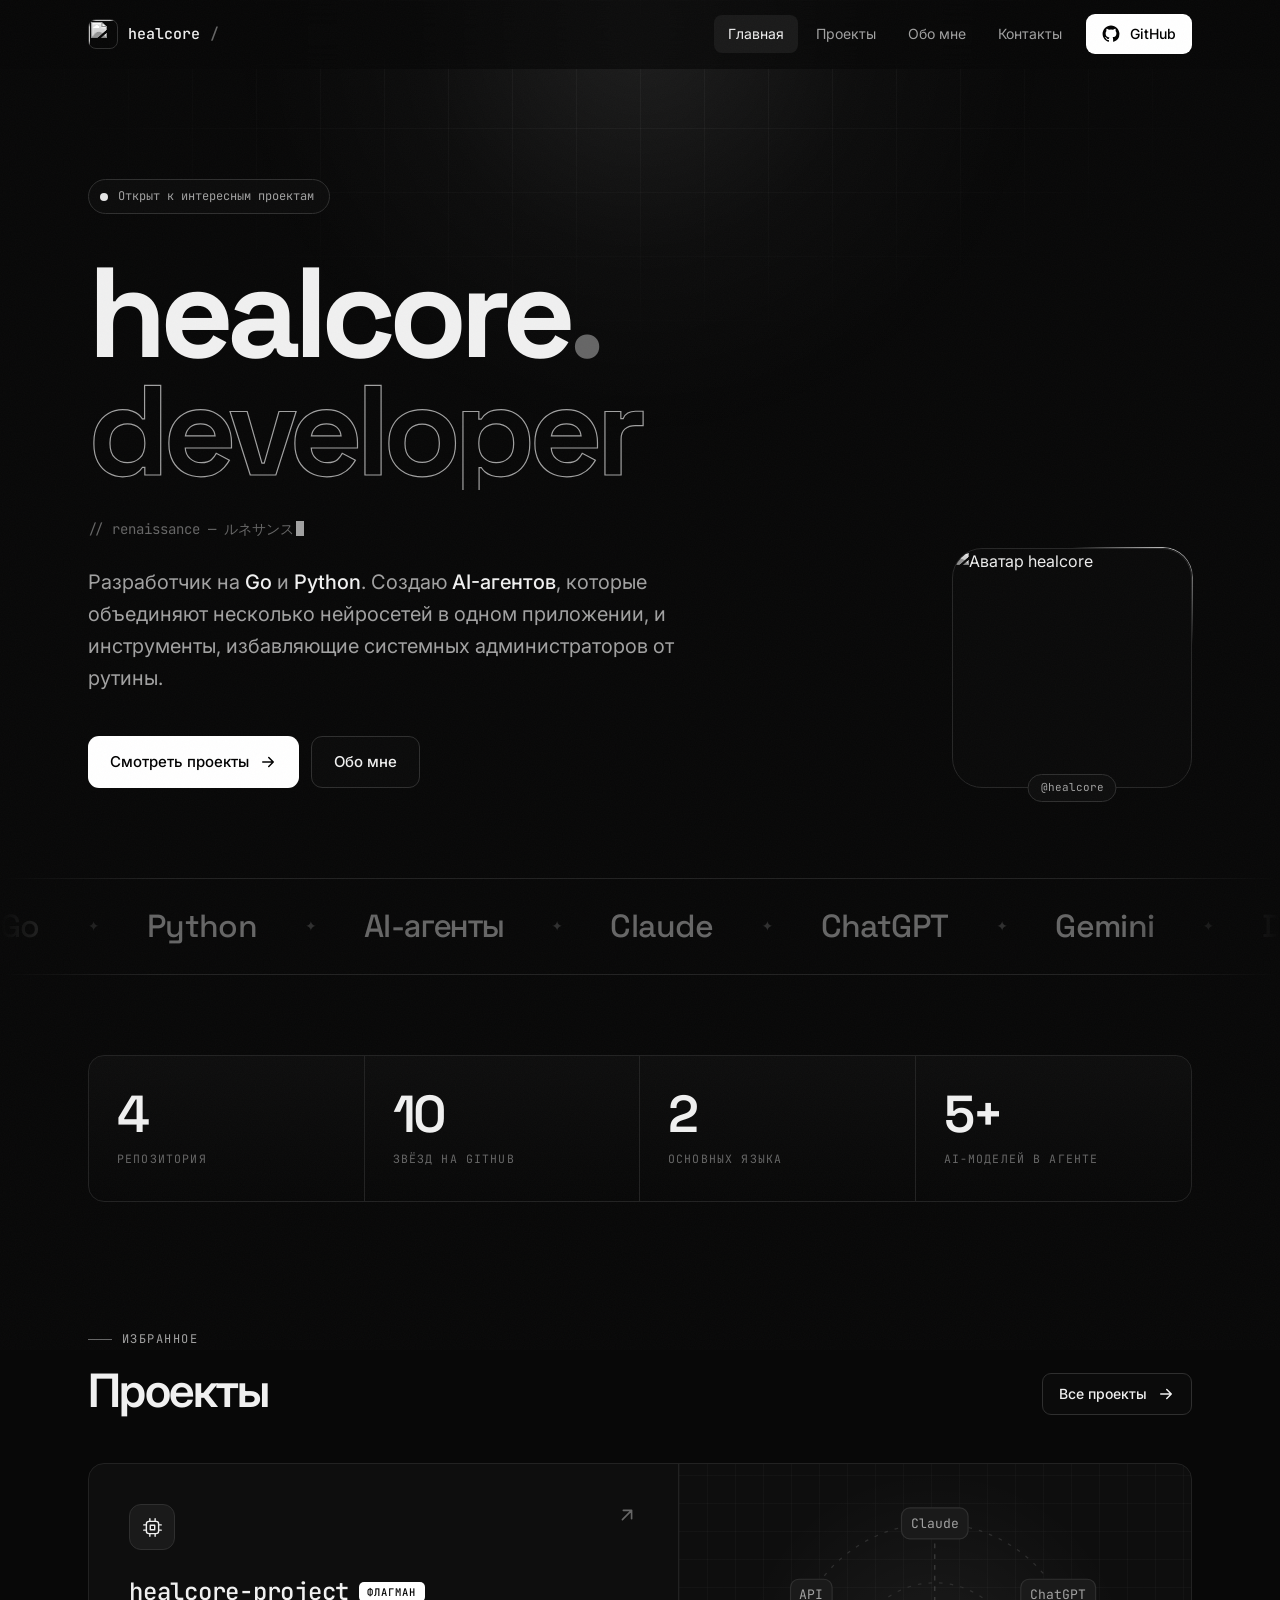
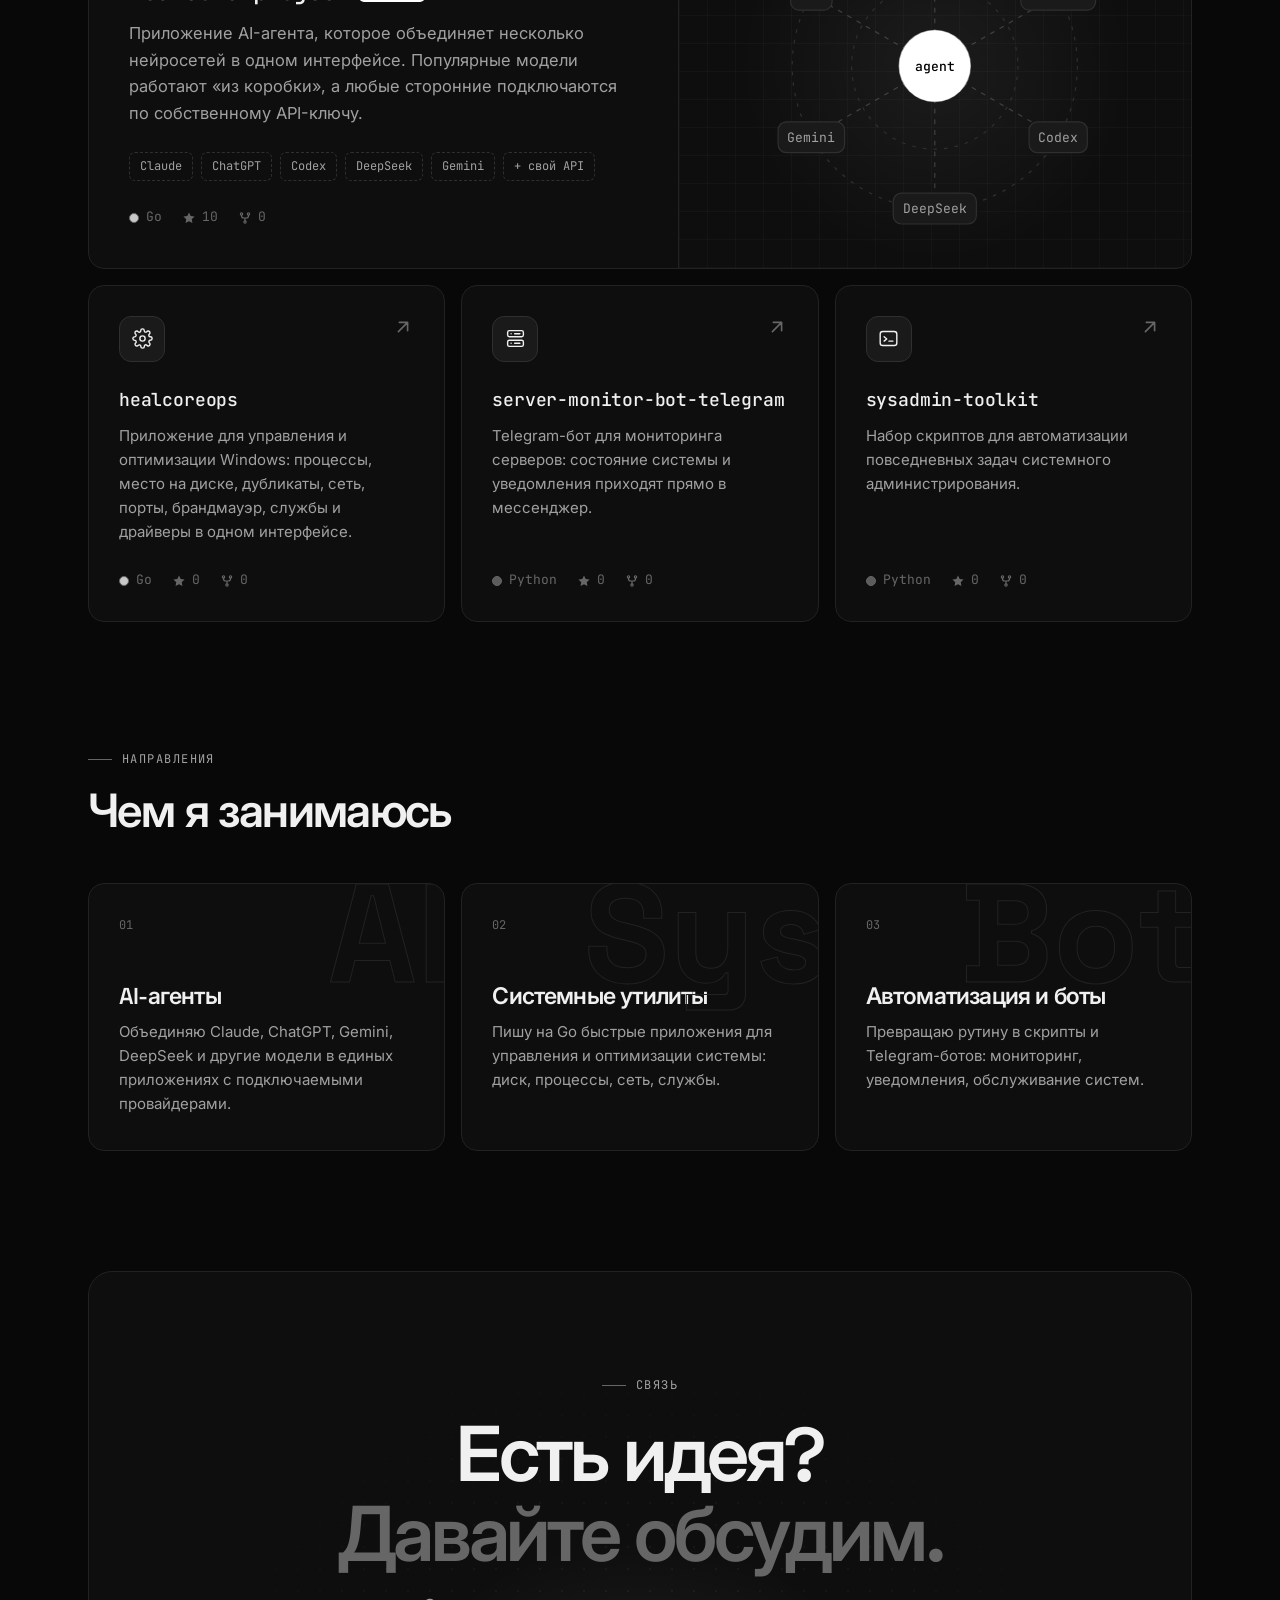
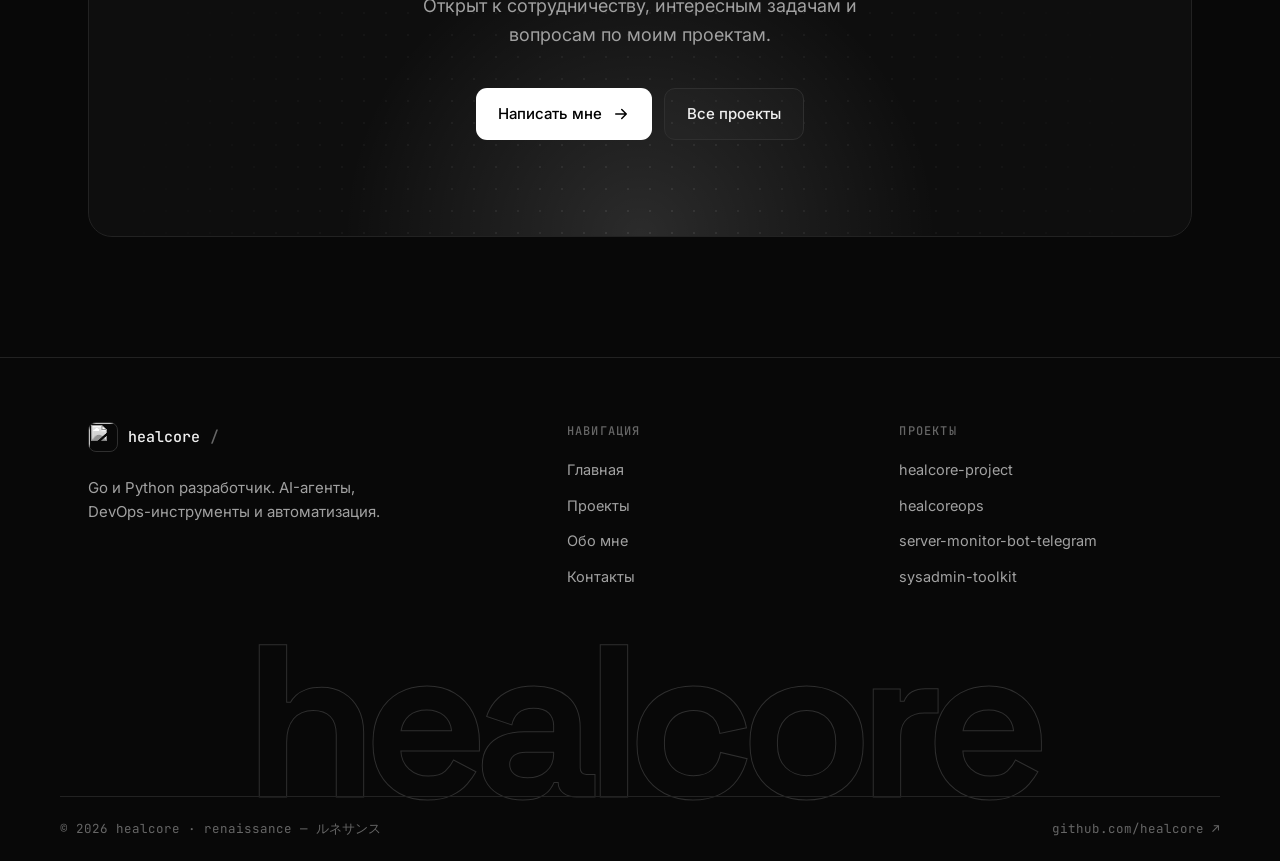
==== commit 9e95a7be: "Адаптивная страница проекта под любой README, актуальное описание healcoreops" ====
--- a/index.html
+++ b/index.html
@@ -90,7 +90,7 @@
   </g>
   <g class="core"><circle class="pulse" cx="200" cy="170" r="30"/><circle cx="200" cy="170" r="30"/>
   <text x="200" y="174" text-anchor="middle">agent</text></g>
-</svg></div></a><a class="card reveal" href="projects/healcoreops.html" data-repo="healcoreops" data-lang="go" data-tags="devops"><div class="card-top"><div class="card-icon"><svg viewBox="0 0 24 24" fill="none" stroke-width="1.6" stroke-linecap="round" stroke-linejoin="round"><path d="M12 15a3 3 0 1 0 0-6 3 3 0 0 0 0 6Z"/><path d="M19.4 15a1.7 1.7 0 0 0 .3 1.8l.1.1a2 2 0 1 1-2.8 2.8l-.1-.1a1.7 1.7 0 0 0-1.8-.3 1.7 1.7 0 0 0-1 1.5V21a2 2 0 1 1-4 0v-.1a1.7 1.7 0 0 0-1.1-1.5 1.7 1.7 0 0 0-1.8.3l-.1.1a2 2 0 1 1-2.8-2.8l.1-.1a1.7 1.7 0 0 0 .3-1.8 1.7 1.7 0 0 0-1.5-1H3a2 2 0 1 1 0-4h.1a1.7 1.7 0 0 0 1.5-1.1 1.7 1.7 0 0 0-.3-1.8l-.1-.1a2 2 0 1 1 2.8-2.8l.1.1a1.7 1.7 0 0 0 1.8.3H9a1.7 1.7 0 0 0 1-1.5V3a2 2 0 1 1 4 0v.1a1.7 1.7 0 0 0 1 1.5 1.7 1.7 0 0 0 1.8-.3l.1-.1a2 2 0 1 1 2.8 2.8l-.1.1a1.7 1.7 0 0 0-.3 1.8V9a1.7 1.7 0 0 0 1.5 1H21a2 2 0 1 1 0 4h-.1a1.7 1.7 0 0 0-1.5 1Z"/></svg></div><span class="card-arrow"><svg viewBox="0 0 24 24" fill="none" stroke="currentColor" stroke-width="1.8" stroke-linecap="round" stroke-linejoin="round"><path d="M7 17 17 7M8 7h9v9"/></svg></span></div><h3>healcoreops</h3><p>Инструменты для операционной работы и DevOps-задач на Go: быстрые, компактные, без лишних зависимостей.</p><div class="meta"><span class="lang"><span class="lang-dot go"></span>Go</span><span class="meta-item"><svg viewBox="0 0 24 24" fill="currentColor"><path d="M12 2.5l2.9 6 6.6.9-4.8 4.6 1.2 6.5L12 17.4l-5.9 3.1 1.2-6.5L2.5 9.4l6.6-.9z"/></svg><span data-f="stars">0</span></span><span class="meta-item"><svg viewBox="0 0 24 24" fill="none" stroke="currentColor" stroke-width="2" stroke-linecap="round"><circle cx="6" cy="5" r="2"/><circle cx="18" cy="5" r="2"/><circle cx="12" cy="19" r="2"/><path d="M6 7v1a4 4 0 0 0 4 4h4a4 4 0 0 0 4-4V7M12 12v5"/></svg><span data-f="forks">0</span></span></div></a><a class="card reveal" href="projects/server-monitor-bot-telegram.html" data-repo="server-monitor-bot-telegram" data-lang="python" data-tags="devops bots"><div class="card-top"><div class="card-icon"><svg viewBox="0 0 24 24" fill="none" stroke-width="1.6" stroke-linecap="round" stroke-linejoin="round"><rect x="3" y="3" width="18" height="7" rx="2"/><rect x="3" y="14" width="18" height="7" rx="2"/><path d="M7 6.5h.01M7 17.5h.01M11 6.5h6M11 17.5h6"/></svg></div><span class="card-arrow"><svg viewBox="0 0 24 24" fill="none" stroke="currentColor" stroke-width="1.8" stroke-linecap="round" stroke-linejoin="round"><path d="M7 17 17 7M8 7h9v9"/></svg></span></div><h3>server-monitor-bot-telegram</h3><p>Telegram-бот для мониторинга серверов: состояние системы и уведомления приходят прямо в мессенджер.</p><div class="meta"><span class="lang"><span class="lang-dot python"></span>Python</span><span class="meta-item"><svg viewBox="0 0 24 24" fill="currentColor"><path d="M12 2.5l2.9 6 6.6.9-4.8 4.6 1.2 6.5L12 17.4l-5.9 3.1 1.2-6.5L2.5 9.4l6.6-.9z"/></svg><span data-f="stars">0</span></span><span class="meta-item"><svg viewBox="0 0 24 24" fill="none" stroke="currentColor" stroke-width="2" stroke-linecap="round"><circle cx="6" cy="5" r="2"/><circle cx="18" cy="5" r="2"/><circle cx="12" cy="19" r="2"/><path d="M6 7v1a4 4 0 0 0 4 4h4a4 4 0 0 0 4-4V7M12 12v5"/></svg><span data-f="forks">0</span></span></div></a><a class="card reveal" href="projects/sysadmin-toolkit.html" data-repo="sysadmin-toolkit" data-lang="python" data-tags="devops"><div class="card-top"><div class="card-icon"><svg viewBox="0 0 24 24" fill="none" stroke-width="1.6" stroke-linecap="round" stroke-linejoin="round"><rect x="2.5" y="4" width="19" height="16" rx="3"/><path d="m7 10 3 2.5L7 15M12.5 15H17"/></svg></div><span class="card-arrow"><svg viewBox="0 0 24 24" fill="none" stroke="currentColor" stroke-width="1.8" stroke-linecap="round" stroke-linejoin="round"><path d="M7 17 17 7M8 7h9v9"/></svg></span></div><h3>sysadmin-toolkit</h3><p>Набор скриптов для автоматизации повседневных задач системного администрирования.</p><div class="meta"><span class="lang"><span class="lang-dot python"></span>Python</span><span class="meta-item"><svg viewBox="0 0 24 24" fill="currentColor"><path d="M12 2.5l2.9 6 6.6.9-4.8 4.6 1.2 6.5L12 17.4l-5.9 3.1 1.2-6.5L2.5 9.4l6.6-.9z"/></svg><span data-f="stars">0</span></span><span class="meta-item"><svg viewBox="0 0 24 24" fill="none" stroke="currentColor" stroke-width="2" stroke-linecap="round"><circle cx="6" cy="5" r="2"/><circle cx="18" cy="5" r="2"/><circle cx="12" cy="19" r="2"/><path d="M6 7v1a4 4 0 0 0 4 4h4a4 4 0 0 0 4-4V7M12 12v5"/></svg><span data-f="forks">0</span></span></div></a>
+</svg></div></a><a class="card reveal" href="projects/healcoreops.html" data-repo="healcoreops" data-lang="go" data-tags="devops"><div class="card-top"><div class="card-icon"><svg viewBox="0 0 24 24" fill="none" stroke-width="1.6" stroke-linecap="round" stroke-linejoin="round"><path d="M12 15a3 3 0 1 0 0-6 3 3 0 0 0 0 6Z"/><path d="M19.4 15a1.7 1.7 0 0 0 .3 1.8l.1.1a2 2 0 1 1-2.8 2.8l-.1-.1a1.7 1.7 0 0 0-1.8-.3 1.7 1.7 0 0 0-1 1.5V21a2 2 0 1 1-4 0v-.1a1.7 1.7 0 0 0-1.1-1.5 1.7 1.7 0 0 0-1.8.3l-.1.1a2 2 0 1 1-2.8-2.8l.1-.1a1.7 1.7 0 0 0 .3-1.8 1.7 1.7 0 0 0-1.5-1H3a2 2 0 1 1 0-4h.1a1.7 1.7 0 0 0 1.5-1.1 1.7 1.7 0 0 0-.3-1.8l-.1-.1a2 2 0 1 1 2.8-2.8l.1.1a1.7 1.7 0 0 0 1.8.3H9a1.7 1.7 0 0 0 1-1.5V3a2 2 0 1 1 4 0v.1a1.7 1.7 0 0 0 1 1.5 1.7 1.7 0 0 0 1.8-.3l.1-.1a2 2 0 1 1 2.8 2.8l-.1.1a1.7 1.7 0 0 0-.3 1.8V9a1.7 1.7 0 0 0 1.5 1H21a2 2 0 1 1 0 4h-.1a1.7 1.7 0 0 0-1.5 1Z"/></svg></div><span class="card-arrow"><svg viewBox="0 0 24 24" fill="none" stroke="currentColor" stroke-width="1.8" stroke-linecap="round" stroke-linejoin="round"><path d="M7 17 17 7M8 7h9v9"/></svg></span></div><h3>healcoreops</h3><p>Приложение для управления и оптимизации Windows: процессы, место на диске, дубликаты, сеть, порты, брандмауэр, службы и драйверы в одном интерфейсе.</p><div class="meta"><span class="lang"><span class="lang-dot go"></span>Go</span><span class="meta-item"><svg viewBox="0 0 24 24" fill="currentColor"><path d="M12 2.5l2.9 6 6.6.9-4.8 4.6 1.2 6.5L12 17.4l-5.9 3.1 1.2-6.5L2.5 9.4l6.6-.9z"/></svg><span data-f="stars">0</span></span><span class="meta-item"><svg viewBox="0 0 24 24" fill="none" stroke="currentColor" stroke-width="2" stroke-linecap="round"><circle cx="6" cy="5" r="2"/><circle cx="18" cy="5" r="2"/><circle cx="12" cy="19" r="2"/><path d="M6 7v1a4 4 0 0 0 4 4h4a4 4 0 0 0 4-4V7M12 12v5"/></svg><span data-f="forks">0</span></span></div></a><a class="card reveal" href="projects/server-monitor-bot-telegram.html" data-repo="server-monitor-bot-telegram" data-lang="python" data-tags="devops bots"><div class="card-top"><div class="card-icon"><svg viewBox="0 0 24 24" fill="none" stroke-width="1.6" stroke-linecap="round" stroke-linejoin="round"><rect x="3" y="3" width="18" height="7" rx="2"/><rect x="3" y="14" width="18" height="7" rx="2"/><path d="M7 6.5h.01M7 17.5h.01M11 6.5h6M11 17.5h6"/></svg></div><span class="card-arrow"><svg viewBox="0 0 24 24" fill="none" stroke="currentColor" stroke-width="1.8" stroke-linecap="round" stroke-linejoin="round"><path d="M7 17 17 7M8 7h9v9"/></svg></span></div><h3>server-monitor-bot-telegram</h3><p>Telegram-бот для мониторинга серверов: состояние системы и уведомления приходят прямо в мессенджер.</p><div class="meta"><span class="lang"><span class="lang-dot python"></span>Python</span><span class="meta-item"><svg viewBox="0 0 24 24" fill="currentColor"><path d="M12 2.5l2.9 6 6.6.9-4.8 4.6 1.2 6.5L12 17.4l-5.9 3.1 1.2-6.5L2.5 9.4l6.6-.9z"/></svg><span data-f="stars">0</span></span><span class="meta-item"><svg viewBox="0 0 24 24" fill="none" stroke="currentColor" stroke-width="2" stroke-linecap="round"><circle cx="6" cy="5" r="2"/><circle cx="18" cy="5" r="2"/><circle cx="12" cy="19" r="2"/><path d="M6 7v1a4 4 0 0 0 4 4h4a4 4 0 0 0 4-4V7M12 12v5"/></svg><span data-f="forks">0</span></span></div></a><a class="card reveal" href="projects/sysadmin-toolkit.html" data-repo="sysadmin-toolkit" data-lang="python" data-tags="devops"><div class="card-top"><div class="card-icon"><svg viewBox="0 0 24 24" fill="none" stroke-width="1.6" stroke-linecap="round" stroke-linejoin="round"><rect x="2.5" y="4" width="19" height="16" rx="3"/><path d="m7 10 3 2.5L7 15M12.5 15H17"/></svg></div><span class="card-arrow"><svg viewBox="0 0 24 24" fill="none" stroke="currentColor" stroke-width="1.8" stroke-linecap="round" stroke-linejoin="round"><path d="M7 17 17 7M8 7h9v9"/></svg></span></div><h3>sysadmin-toolkit</h3><p>Набор скриптов для автоматизации повседневных задач системного администрирования.</p><div class="meta"><span class="lang"><span class="lang-dot python"></span>Python</span><span class="meta-item"><svg viewBox="0 0 24 24" fill="currentColor"><path d="M12 2.5l2.9 6 6.6.9-4.8 4.6 1.2 6.5L12 17.4l-5.9 3.1 1.2-6.5L2.5 9.4l6.6-.9z"/></svg><span data-f="stars">0</span></span><span class="meta-item"><svg viewBox="0 0 24 24" fill="none" stroke="currentColor" stroke-width="2" stroke-linecap="round"><circle cx="6" cy="5" r="2"/><circle cx="18" cy="5" r="2"/><circle cx="12" cy="19" r="2"/><path d="M6 7v1a4 4 0 0 0 4 4h4a4 4 0 0 0 4-4V7M12 12v5"/></svg><span data-f="forks">0</span></span></div></a>
     </div>
   </div>
 </section>
@@ -100,7 +100,7 @@
     <div class="section-head"><div class="reveal"><span class="eyebrow">Направления</span><h2 class="h-md">Чем я занимаюсь</h2></div></div>
     <div class="services">
       <div class="service reveal"><span class="big">AI</span><span class="service-num">01</span><h3>AI-агенты</h3><p>Объединяю Claude, ChatGPT, Gemini, DeepSeek и другие модели в единых приложениях с подключаемыми провайдерами.</p></div>
-      <div class="service reveal"><span class="big">Ops</span><span class="service-num">02</span><h3>DevOps-инструменты</h3><p>Пишу на Go быстрые утилиты без зависимостей для работы с серверами и инфраструктурой.</p></div>
+      <div class="service reveal"><span class="big">Sys</span><span class="service-num">02</span><h3>Системные утилиты</h3><p>Пишу на Go быстрые приложения для управления и оптимизации системы: диск, процессы, сеть, службы.</p></div>
       <div class="service reveal"><span class="big">Bot</span><span class="service-num">03</span><h3>Автоматизация и боты</h3><p>Превращаю рутину в скрипты и Telegram-ботов: мониторинг, уведомления, обслуживание систем.</p></div>
     </div>
   </div>
--- a/assets/style.css
+++ b/assets/style.css
@@ -622,3 +622,54 @@
 }
 
 [hidden] { display: none !important; }
+
+/* =========================================================
+   Адаптация страницы проекта под любой README
+   ========================================================= */
+.proj-layout { grid-template-columns: minmax(0, 1fr) 300px; }
+.proj-layout > *, .proj-hero > *, .card, .card-body { min-width: 0; }
+.readme, .markdown { min-width: 0; max-width: 100%; }
+.markdown { overflow-x: hidden; }
+.markdown img, .markdown video, .markdown svg, .markdown picture, .markdown iframe {
+  max-width: 100% !important; height: auto !important;
+}
+.markdown iframe { aspect-ratio: 16 / 9; width: 100%; }
+.markdown pre { max-width: 100%; }
+.markdown p img { vertical-align: middle; }
+
+/* таблицы: на всю ширину, ячейки делят место поровну */
+.markdown table { display: table; width: 100%; table-layout: fixed; overflow: visible; }
+.markdown td, .markdown th { overflow-wrap: anywhere; word-break: break-word; vertical-align: top; }
+.markdown td img, .markdown th img { width: 100%; }
+/* таблица с текстом без картинок — прокрутка внутри себя, если не влезает */
+.markdown table:not(:has(img)) { display: block; overflow-x: auto; table-layout: auto; }
+
+/* сетки/div-обёртки в README */
+.markdown div, .markdown p, .markdown details { max-width: 100%; }
+.markdown [align="center"] { text-align: center; }
+.markdown [align="center"] img { margin-left: auto; margin-right: auto; }
+
+@media (max-width: 1100px) {
+  .proj-layout { grid-template-columns: minmax(0, 1fr) 260px; gap: 28px; }
+}
+@media (max-width: 960px) {
+  .proj-layout { grid-template-columns: minmax(0, 1fr); }
+  .aside { display: grid; grid-template-columns: repeat(2, minmax(0, 1fr)); }
+  .aside > .btn { grid-column: span 2; }
+}
+@media (max-width: 760px) {
+  .aside { grid-template-columns: minmax(0, 1fr); }
+  .aside > .btn { grid-column: auto; }
+  .markdown { padding: 22px 16px 28px; font-size: 15px; }
+  .markdown h1 { font-size: 24px; }
+  .markdown h2 { font-size: 20px; }
+  /* на телефоне таблицы со скриншотами превращаются в одну колонку */
+  .markdown table:has(img), .markdown table:has(img) tbody,
+  .markdown table:has(img) thead, .markdown table:has(img) tr,
+  .markdown table:has(img) td, .markdown table:has(img) th { display: block; width: 100% !important; }
+  .markdown table:has(img) td, .markdown table:has(img) th { border: none; border-bottom: 1px solid var(--line); padding: 14px 0; }
+  .markdown table:has(img) tr:last-child td:last-child { border-bottom: none; }
+  .proj-stats { grid-template-columns: repeat(2, minmax(0, 1fr)); }
+  .proj-stat b { font-size: 21px; overflow-wrap: anywhere; }
+  .proj-hero .actions { width: 100%; }
+}
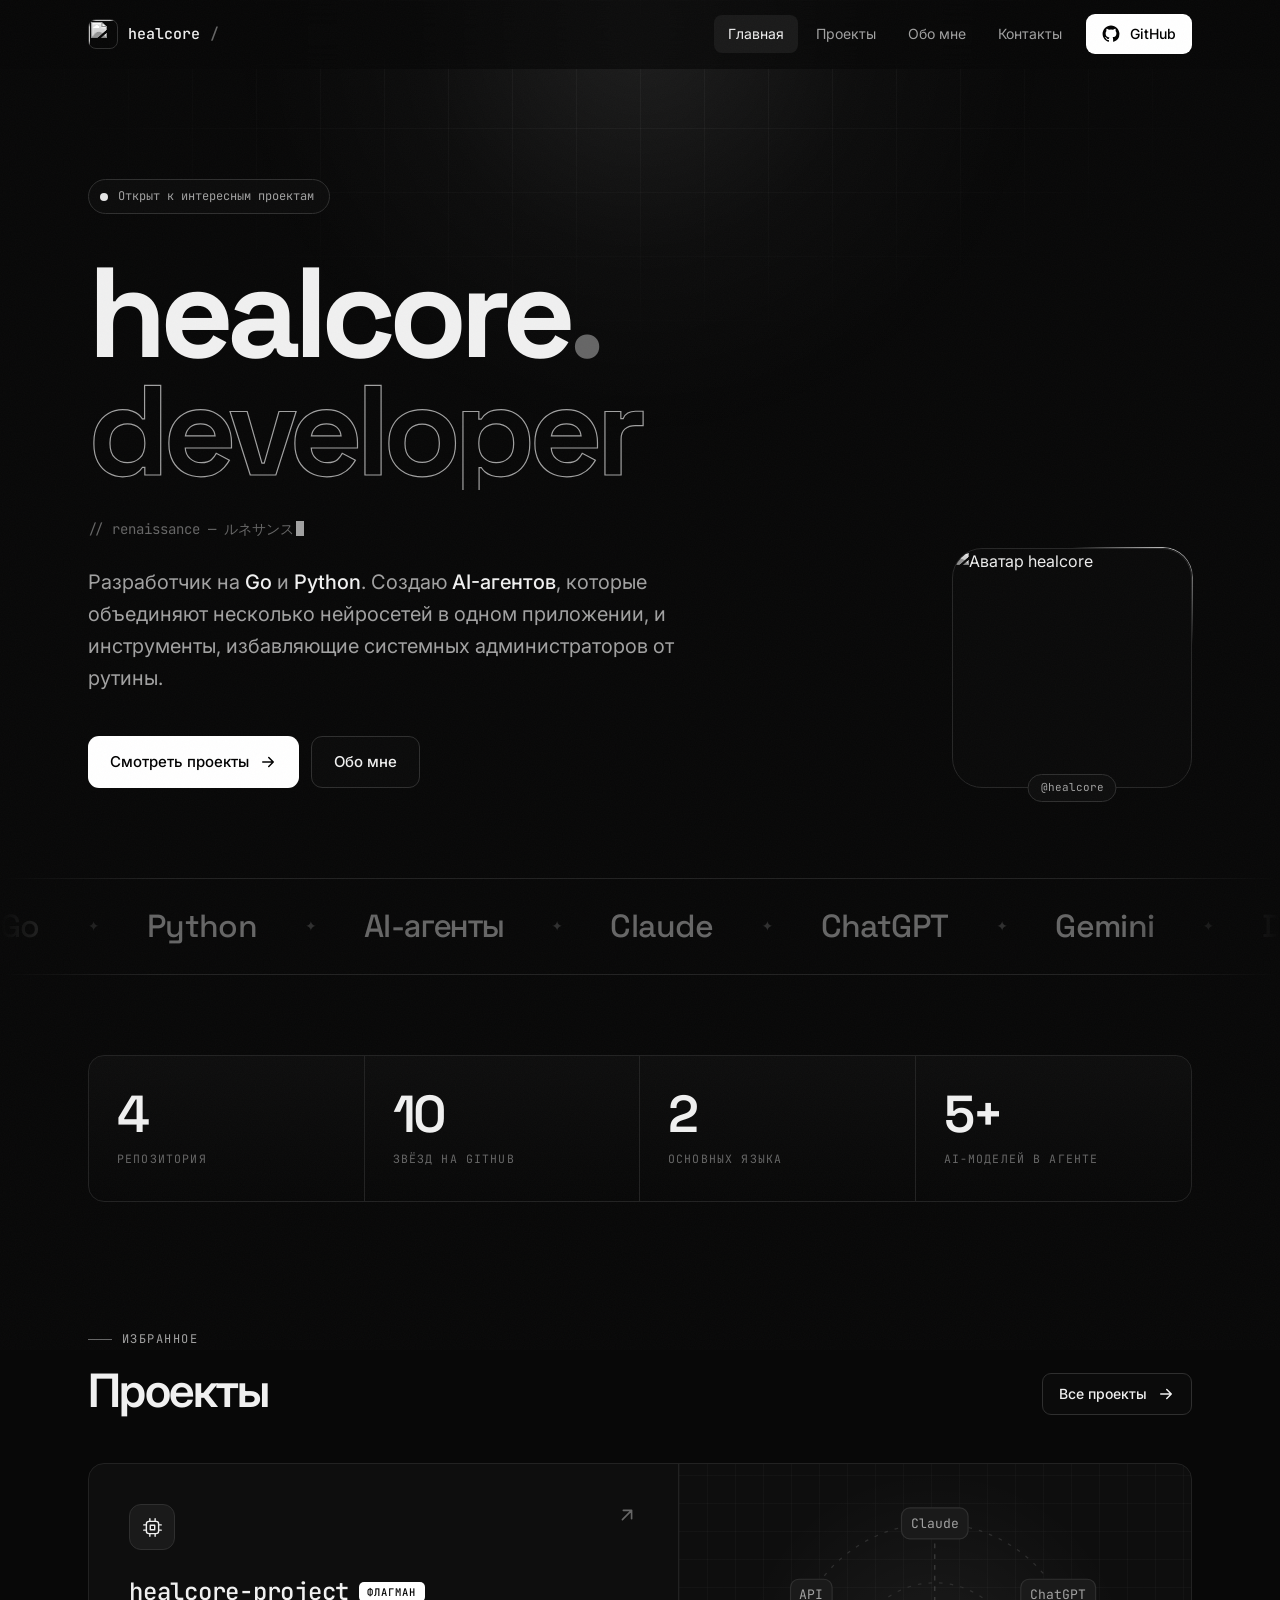
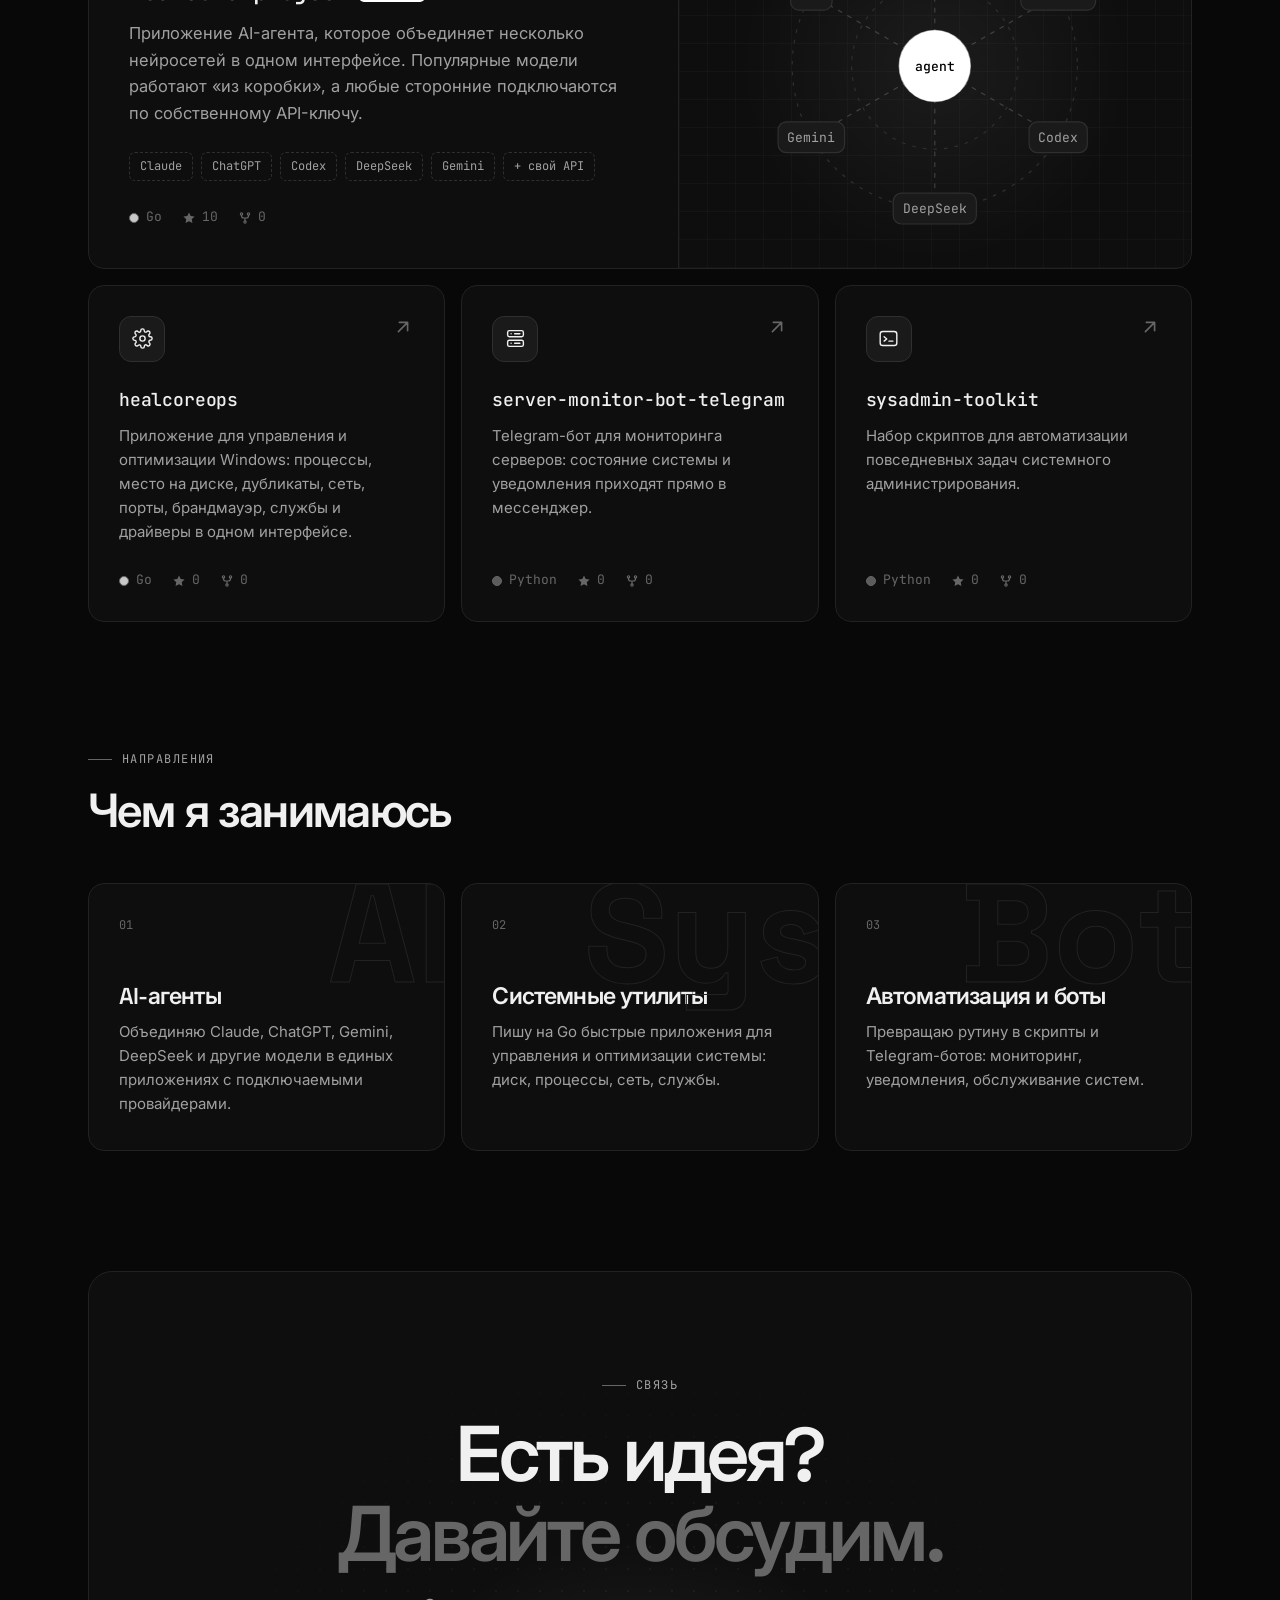
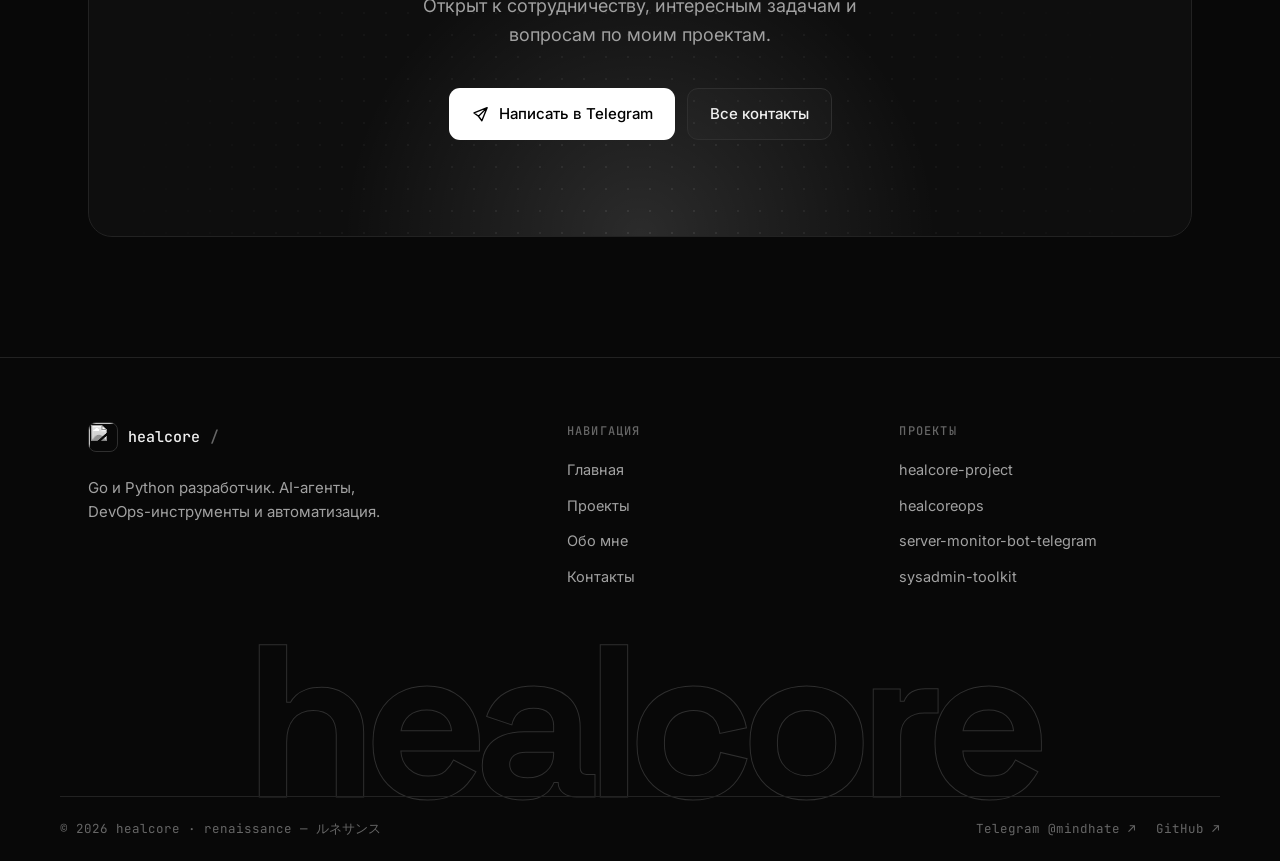
==== commit aee1a17d: "Контакты: Telegram @mindhate" ====
--- a/index.html
+++ b/index.html
@@ -18,7 +18,7 @@
 <link rel="preconnect" href="https://fonts.gstatic.com" crossorigin>
 <link rel="preconnect" href="https://api.github.com">
 <link href="https://fonts.googleapis.com/css2?family=Inter:wght@400;500;600&family=JetBrains+Mono:wght@400;500&family=Space+Grotesk:wght@500;600;700&display=swap" rel="stylesheet">
-<link rel="stylesheet" href="assets/style.css">
+<link rel="stylesheet" href="assets/style.css?v=602a10f2">
 </head>
 <body>
 <div class="progress" aria-hidden="true"></div>
@@ -111,8 +111,8 @@
   <h2 class="h-lg" style="margin-top:20px">Есть идея?<br><span class="muted">Давайте обсудим.</span></h2>
   <p>Открыт к сотрудничеству, интересным задачам и вопросам по моим проектам.</p>
   <div class="actions">
-    <a class="btn btn-primary" href="contact.html">Написать мне <svg class="arrow-r" viewBox="0 0 24 24" fill="none" stroke="currentColor" stroke-width="2" stroke-linecap="round" stroke-linejoin="round"><path d="M5 12h14M13 6l6 6-6 6"/></svg></a>
-    <a class="btn btn-ghost" href="projects.html">Все проекты</a>
+    <a class="btn btn-primary" href="https://t.me/mindhate" target="_blank" rel="noopener"><svg viewBox="0 0 24 24" fill="none" stroke="currentColor" stroke-width="1.8" stroke-linecap="round" stroke-linejoin="round"><path d="M21.5 3.5 10 15M21.5 3.5 14.5 21l-4.5-6-6-4.5z"/></svg>Написать в Telegram</a>
+    <a class="btn btn-ghost" href="contact.html">Все контакты</a>
   </div>
 </div></div>
 
@@ -138,11 +138,11 @@
   </div>
   <div class="wrap footer-bottom">
     <span>© <span data-year>2026</span> healcore · renaissance — ルネサンス</span>
-    <a href="https://github.com/healcore" target="_blank" rel="noopener">github.com/healcore ↗</a>
+    <span style="display:flex;gap:20px;flex-wrap:wrap"><a href="https://t.me/mindhate" target="_blank" rel="noopener">Telegram @mindhate ↗</a><a href="https://github.com/healcore" target="_blank" rel="noopener">GitHub ↗</a></span>
   </div>
 </footer>
 
 <button class="to-top" aria-label="Наверх"><svg viewBox="0 0 24 24" fill="none" stroke="currentColor" stroke-width="2" stroke-linecap="round" stroke-linejoin="round"><path d="M12 19V5M6 11l6-6 6 6"/></svg></button>
-<script src="assets/main.js" defer></script>
+<script src="assets/main.js?v=602a10f2" defer></script>
 </body>
 </html>
--- a/assets/style.css
+++ b/assets/style.css
@@ -673,3 +673,9 @@
   .proj-stat b { font-size: 21px; overflow-wrap: anywhere; }
   .proj-hero .actions { width: 100%; }
 }
+
+/* главная карточка контактов (Telegram) */
+.contact-main { grid-column: 1 / -1; background: linear-gradient(135deg, var(--surface) 0%, var(--bg-2) 60%); border-color: var(--line-2); }
+.contact-main strong { font-family: var(--display); font-size: clamp(28px, 4.5vw, 44px); font-weight: 600; letter-spacing: -.03em; }
+.contact-main .card-icon { background: #fff; border-color: #fff; }
+.contact-main .card-icon svg { stroke: #000; }
